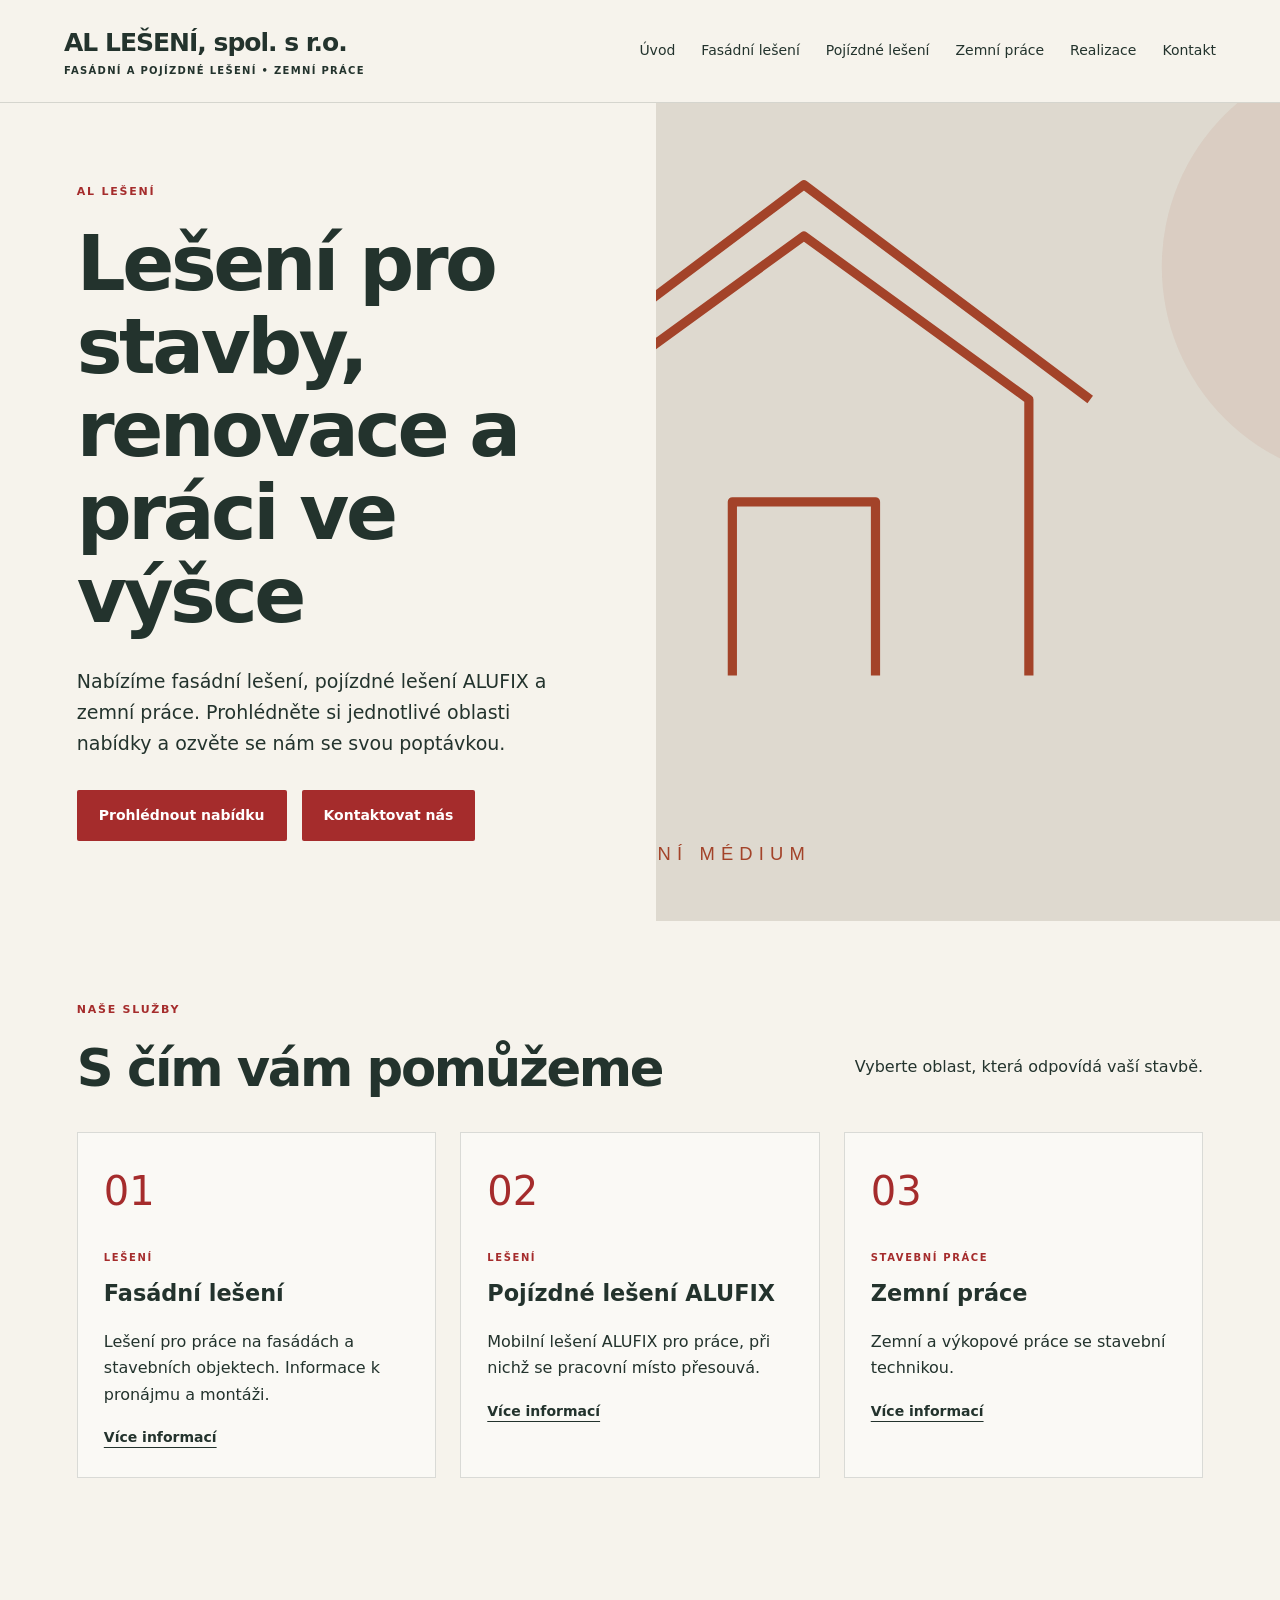
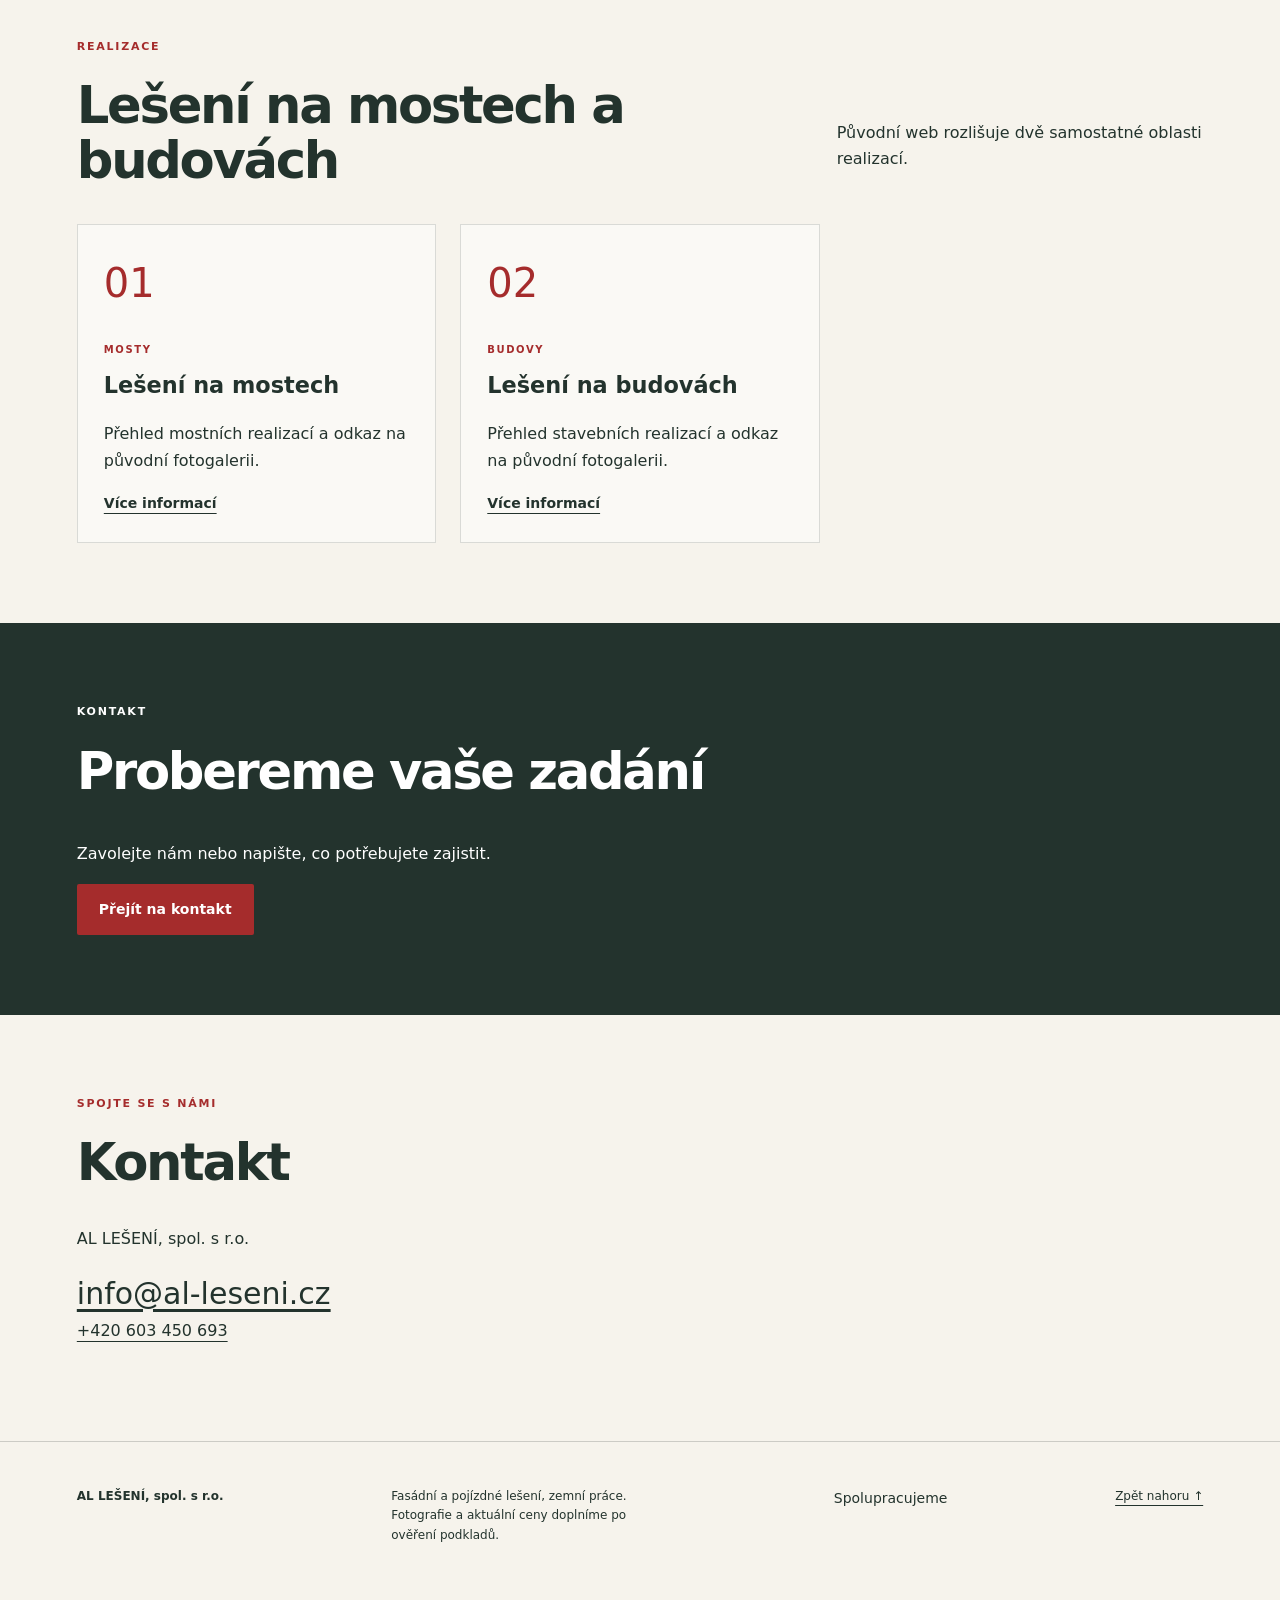
==== index.html @ ce18a111 "Fill AL LEŠENÍ site with service and contact content" ====
<!doctype html><html lang="cs" id="top"><head><meta charset="utf-8"><meta name="viewport" content="width=device-width, initial-scale=1"><title>Lešení a zemní práce | AL LEŠENÍ, spol. s r.o.</title><meta name="description" content="AL LEŠENÍ — fasádní lešení, pojízdné lešení ALUFIX a zemní práce. Prohlédněte si nabídku a kontaktujte nás."><meta name="theme-color" content="#a52c2c"><meta name="robots" content="noindex,nofollow"><link rel="canonical" href="https://al-leseni.seb-dev.cloud/"><meta property="og:title" content="Lešení a zemní práce"><meta property="og:description" content="AL LEŠENÍ — fasádní lešení, pojízdné lešení ALUFIX a zemní práce. Prohlédněte si nabídku a kontaktujte nás."><meta property="og:type" content="website"><meta property="og:url" content="https://al-leseni.seb-dev.cloud/"><link rel="stylesheet" href="assets/site.css"><style>:root{--accent:#a52c2c;--ink:#23332d;--paper:#f6f3ec;--display:system-ui,sans-serif}</style><script type="module" src="assets/site.js"></script></head><body><a class="skip" href="#main">Přejít na obsah</a><header class="header"><a class="brand" href="">AL LEŠENÍ, spol. s r.o.<span>Fasádní a pojízdné lešení • zemní práce</span></a><button type="button" class="menu-toggle" aria-expanded="false" aria-controls="navigation" hidden>Menu</button><nav id="navigation" aria-label="Hlavní navigace"><a class="nav-link" href="">Úvod</a><a class="nav-link" href="fasadni-leseni/">Fasádní lešení</a><a class="nav-link" href="pojizdne-leseni/">Pojízdné lešení</a><a class="nav-link" href="zemni-prace/">Zemní práce</a><a class="nav-link" href="realizace/">Realizace</a><a class="nav-link" href="kontakt/">Kontakt</a></nav></header><main id="main"><section id="uvod" class="hero hero--split" data-module="hero"><div class="hero-copy"><p class="eyebrow">AL LEŠENÍ</p><h1>Lešení pro stavby, renovace a práci ve výšce</h1><p class="lead">Nabízíme fasádní lešení, pojízdné lešení ALUFIX a zemní práce. Prohlédněte si jednotlivé oblasti nabídky a ozvěte se nám se svou poptávkou.</p><div class="actions"><a class="button" href="#nabidka">Prohlédnout nabídku</a><a class="button" href="kontakt/">Kontaktovat nás</a></div></div><div class="hero-media"><img src="assets/building.svg" alt="Ilustrační grafika k nabídce AL LEŠENÍ" fetchpriority="high" decoding="async" width="1200" height="800"></div></section><section id="nabidka" class="section collection" data-module="cards"><div class="section-heading"><div><p class="eyebrow">NAŠE SLUŽBY</p><h2>S čím vám pomůžeme</h2></div><p>Vyberte oblast, která odpovídá vaší stavbě.</p></div><div class="cards"><article class="card" data-card data-category="Lešení" data-search="Fasádní lešení Lešení pro práce na fasádách a stavebních objektech. Informace k pronájmu a montáži. Lešení"><span class="card-number">01</span><div class="card-copy"><p class="eyebrow">Lešení</p><h3>Fasádní lešení</h3><p>Lešení pro práce na fasádách a stavebních objektech. Informace k pronájmu a montáži.</p><a class="text-link" href="fasadni-leseni/">Více informací</a></div></article><article class="card" data-card data-category="Lešení" data-search="Pojízdné lešení ALUFIX Mobilní lešení ALUFIX pro práce, při nichž se pracovní místo přesouvá. Lešení"><span class="card-number">02</span><div class="card-copy"><p class="eyebrow">Lešení</p><h3>Pojízdné lešení ALUFIX</h3><p>Mobilní lešení ALUFIX pro práce, při nichž se pracovní místo přesouvá.</p><a class="text-link" href="pojizdne-leseni/">Více informací</a></div></article><article class="card" data-card data-category="Stavební práce" data-search="Zemní práce Zemní a výkopové práce se stavební technikou. Stavební práce"><span class="card-number">03</span><div class="card-copy"><p class="eyebrow">Stavební práce</p><h3>Zemní práce</h3><p>Zemní a výkopové práce se stavební technikou.</p><a class="text-link" href="zemni-prace/">Více informací</a></div></article></div></section><section id="realizace" class="section collection" data-module="cards"><div class="section-heading"><div><p class="eyebrow">REALIZACE</p><h2>Lešení na mostech a budovách</h2></div><p>Původní web rozlišuje dvě samostatné oblasti realizací.</p></div><div class="cards"><article class="card" data-card data-category="Mosty" data-search="Lešení na mostech Přehled mostních realizací a odkaz na původní fotogalerii. Mosty"><span class="card-number">01</span><div class="card-copy"><p class="eyebrow">Mosty</p><h3>Lešení na mostech</h3><p>Přehled mostních realizací a odkaz na původní fotogalerii.</p><a class="text-link" href="realizace/mosty/">Více informací</a></div></article><article class="card" data-card data-category="Budovy" data-search="Lešení na budovách Přehled stavebních realizací a odkaz na původní fotogalerii. Budovy"><span class="card-number">02</span><div class="card-copy"><p class="eyebrow">Budovy</p><h3>Lešení na budovách</h3><p>Přehled stavebních realizací a odkaz na původní fotogalerii.</p><a class="text-link" href="realizace/budovy/">Více informací</a></div></article></div></section><section class="cta section" id="poptavka" data-module="cta"><p class="eyebrow">KONTAKT</p><h2>Probereme vaše zadání</h2><p>Zavolejte nám nebo napište, co potřebujete zajistit.</p><a class="button" href="kontakt/">Přejít na kontakt</a></section><section id="kontakt" class="section " data-module="contact"><div class="section-heading"><div><p class="eyebrow">SPOJTE SE S NÁMI</p><h2>Kontakt</h2></div></div><div class="contact-grid"><div><p class="contact-address">AL LEŠENÍ, spol. s r.o.</p><a class="contact-email" href="mailto:info@al-leseni.cz">info@al-leseni.cz</a><p><a href="tel:+420603450693">+420 603 450 693</a></p></div></div></section></main><footer class="footer"><strong>AL LEŠENÍ, spol. s r.o.</strong><p>Fasádní a pojízdné lešení, zemní práce. Fotografie a aktuální ceny doplníme po ověření podkladů.</p><div><a class="nav-link" href="spolupracujeme/">Spolupracujeme</a></div><a href="#top">Zpět nahoru ↑</a></footer></body></html>
---- assets/site.css ----
*{box-sizing:border-box}html{scroll-behavior:smooth;scroll-padding-top:110px}body{margin:0;background:var(--paper,#f6f4ee);color:var(--ink,#182521);font:16px/1.65 system-ui,sans-serif}a{color:inherit;text-underline-offset:5px}button,input,textarea{font:inherit}button,a,input,textarea,summary{-webkit-tap-highlight-color:transparent}button,.button{cursor:pointer}a:focus-visible,button:focus-visible,input:focus-visible,textarea:focus-visible,summary:focus-visible{outline:3px solid var(--accent);outline-offset:5px}img,video{max-width:100%;display:block;object-fit:cover}h1,h2,h3,p{margin-top:0}h1,h2{font-family:var(--display);line-height:1.08;letter-spacing:-.045em}h1{font-size:clamp(3rem,6vw,6.6rem);margin-bottom:28px;max-width:14ch}h2{font-size:clamp(2rem,4vw,3.8rem);max-width:22ch}h3{line-height:1.25;font-size:1.4rem}button{border:1px solid currentColor;border-radius:3px;background:transparent;padding:10px 18px;color:inherit}[hidden]{display:none!important}.skip{position:absolute;top:-100px;left:20px;z-index:100;background:white;padding:15px}.skip:focus{top:10px}.header{padding:22px max(5vw,22px);display:flex;align-items:center;justify-content:space-between;gap:25px;background:var(--paper);border-bottom:1px solid #17241f25}.brand{text-decoration:none;font-size:25px;font-weight:800;letter-spacing:-.04em}.brand span{display:block;font-size:10px;letter-spacing:.13em;text-transform:uppercase;font-weight:600}.header nav{display:flex;gap:26px;align-items:center}.nav-link{text-decoration:none;font-size:14px}.header .menu-toggle{display:none}.hero{display:grid;grid-template-columns:1.05fr 1fr;min-height:650px;align-items:stretch}.hero-copy{padding:80px 6vw;align-self:center}.eyebrow{font-size:11px;font-weight:750;letter-spacing:.16em;text-transform:uppercase;color:var(--accent);margin-bottom:22px}.lead{font-size:19px;max-width:44ch}.hero-media{min-width:0;position:relative;background:var(--ink)}.hero-media>img,.hero-media>div,.hero-media video,.hero-media [data-embed]>img{height:100%;width:100%;object-fit:cover}.hero-media>div{position:relative}.hero-media button{position:absolute;bottom:24px;right:24px;background:var(--paper);color:var(--ink);z-index:2}.hero-media iframe{width:100%;height:100%;min-height:360px;border:0}.media-note{position:absolute;top:12px;left:20px;right:20px;color:white;background:#0009;padding:10px;font-size:12px}.hero--cover{position:relative;min-height:720px;color:white}.hero--cover .hero-media{position:absolute;inset:0}.hero--cover .hero-media:after{content:'';position:absolute;inset:0;background:linear-gradient(90deg,#000b,transparent);pointer-events:none}.hero--cover .hero-copy{position:relative;z-index:1}.hero--cover .eyebrow{color:white}.hero--cover .hero-media button{z-index:3}.actions{display:flex;flex-wrap:wrap;gap:15px;margin-top:30px}.button,form button{display:inline-block;background:var(--accent);color:white;text-decoration:none;padding:14px 22px;border:0;border-radius:2px;font-size:14px;font-weight:650}.section{padding:80px max(6vw,22px);scroll-margin-top:20px}.section-heading{display:flex;justify-content:space-between;gap:40px;align-items:end;margin-bottom:36px}.section-heading h2{margin-bottom:0}.section-heading>p{max-width:36ch}.stats-section{background:var(--ink);color:white;padding-top:42px;padding-bottom:42px}.stats-section .section-heading{margin-bottom:22px}.stats-section h2{font-size:22px}.stats{display:grid;grid-template-columns:repeat(3,1fr);gap:35px;margin:0}.stats>div{display:flex;flex-direction:column-reverse}.stats dt{font-size:13px;opacity:.75}.stats dd{font-size:36px;letter-spacing:-.04em;margin:0 0 8px}.cards{display:grid;grid-template-columns:repeat(3,minmax(0,1fr));gap:24px}.card{border:1px solid #17241f25;background:#ffffff80;overflow:hidden}.card img{width:100%;height:auto;aspect-ratio:4/3}.card-copy{padding:26px}.card-copy p:last-child{margin-bottom:0}.card-number{display:block;font-size:40px;color:var(--accent);padding:25px 26px 0}.card .eyebrow{font-size:10px;margin-bottom:12px}.text-link{font-weight:700;font-size:14px}.collection-controls{display:flex;justify-content:space-between;gap:20px;flex-wrap:wrap;margin-bottom:28px}.collection-controls label{display:flex;gap:14px;align-items:center}.filters{display:flex;gap:8px;flex-wrap:wrap}.filters button{font-size:13px}.filters [aria-pressed=true]{background:var(--ink);color:white}.result-count{font-size:12px;margin:18px 0 0}.split{display:grid;grid-template-columns:1fr 1fr;gap:60px;align-items:center}.split img{width:100%;height:auto;aspect-ratio:4/3}.split p{max-width:55ch}.steps{counter-reset:step;display:grid;grid-template-columns:repeat(3,1fr);gap:35px;padding:0;list-style:none}.steps li{border-top:1px solid #17241f40;padding-top:22px;counter-increment:step}.steps li:before{content:'0' counter(step);display:block;color:var(--accent);margin-bottom:30px}.gallery{display:grid;grid-template-columns:repeat(3,1fr);gap:15px}.gallery>a>img{width:100%;height:auto;aspect-ratio:4/3}.modal-open{overflow:hidden}dialog{border:0;width:min(1100px,95vw);max-height:95dvh;padding:18px;background:var(--paper);color:var(--ink)}dialog::backdrop{background:#000c}dialog img{width:100%;height:min(70vh,700px);object-fit:contain}.dialog-tools{display:flex;align-items:center;gap:14px;flex-wrap:wrap;margin-bottom:14px}.dialog-tools span{margin-left:auto}.specs{max-width:850px;margin:0}.specs>div{display:grid;grid-template-columns:1fr 1fr;gap:20px;border-bottom:1px solid #17241f30;padding:16px 0}.specs dd{margin:0;font-weight:700}.tags{display:flex;flex-wrap:wrap;gap:12px;list-style:none;padding:0}.tags li{padding:15px 23px;border:1px solid #17241f30;border-radius:40px}.faq{max-width:850px}.faq details{padding:20px 0;border-bottom:1px solid #17241f30}.faq summary{font-size:20px;cursor:pointer}.faq p{margin:20px 0 0}.contact-grid{display:grid;grid-template-columns:1fr 1fr;gap:60px}.contact-address{white-space:pre-line}.contact-email{font-size:clamp(18px,2.4vw,30px);overflow-wrap:anywhere}form{display:grid;gap:16px}label{display:grid;gap:6px;font-size:13px}input,textarea{width:100%;padding:12px;border:1px solid #17241f40;background:#fff9;border-radius:3px;color:var(--ink)}form>p{font-size:13px}form button{justify-self:start}.cta{background:var(--ink);color:white}.cta .eyebrow{color:white}.footer{padding:45px max(6vw,22px);border-top:1px solid #17241f30;display:flex;align-items:start;justify-content:space-between;gap:30px;font-size:12px}.footer p{max-width:36ch}.footer>div{display:flex;gap:20px}
@media(max-width:1000px){.cards{grid-template-columns:repeat(2,minmax(0,1fr))}.header nav{gap:15px}.hero-copy{padding:55px 5vw}.contact-grid{gap:30px}}
@media(max-width:760px){.header{flex-wrap:wrap;padding:18px 22px}.header nav{width:100%;flex-direction:column;align-items:start;padding:15px 0}.enhanced .header .menu-toggle{display:block}.enhanced .header nav:not(.open){display:none}.hero{grid-template-columns:1fr;min-height:0}.hero-copy{padding:55px 22px}.hero-media{height:340px}.hero--cover{min-height:680px}.hero--cover .hero-media{height:100%}.hero--cover .hero-copy{align-self:start;padding-top:80px}.section{padding:50px 22px}.section-heading{display:block}.section-heading>p{margin-top:18px}.cards,.split,.contact-grid,.steps{grid-template-columns:1fr}.split{gap:25px}.stats{grid-template-columns:1fr;gap:24px}.stats dd{font-size:32px}.gallery{grid-template-columns:repeat(2,1fr)}.footer{flex-direction:column;padding:30px 22px;gap:14px}.collection-controls label{width:100%}.collection-controls input{min-width:0}.hero-media iframe{min-height:0}}
@media(prefers-reduced-motion:reduce){html{scroll-behavior:auto}*,*:before,*:after{animation:none!important;transition:none!important}}

@media(max-width:760px){.brand{max-width:220px}.brand span{max-width:205px;font-size:9px}.header{gap:12px}.header .menu-toggle{padding:8px 12px;margin-left:auto}}

/* Shared layouts for optional business modules. */
.module-grid{display:grid;grid-template-columns:repeat(auto-fit,minmax(min(100%,260px),1fr));gap:24px}.module-card{margin:0;padding:28px;border:1px solid #23332d26;border-radius:16px;min-width:0;overflow-wrap:anywhere}.module-card img{width:100%;height:190px;object-fit:contain;border-radius:8px;margin-bottom:20px}.module-card h3{margin-top:0}.review blockquote{margin:0 0 24px;font-size:1.2rem}.partner-list{list-style:none;padding:0}.partner-list .module-card{display:flex;flex-direction:column;align-items:center;justify-content:center;gap:16px;text-align:center}.partner-list img{height:100px}.location-grid{display:grid;grid-template-columns:1fr 1fr;gap:32px}address{font-style:normal;line-height:1.8}.map-panel{background:#23332d0a;border:1px solid #23332d26;padding:24px;border-radius:16px;min-height:280px}.map-panel iframe{display:block;width:100%;height:320px;border:0;border-radius:8px}.download-list{padding:0;list-style:none}.download-list li{display:flex;align-items:center;justify-content:space-between;gap:24px;padding:24px 0;border-bottom:1px solid #23332d26}.download-list h3{margin:0}.download-list .button{flex-shrink:0}.sr-only{position:absolute;width:1px;height:1px;padding:0;margin:-1px;overflow:hidden;clip:rect(0,0,0,0);white-space:nowrap;border:0}@media(max-width:760px){.location-grid{grid-template-columns:1fr}.download-list li{align-items:flex-start;flex-direction:column}}
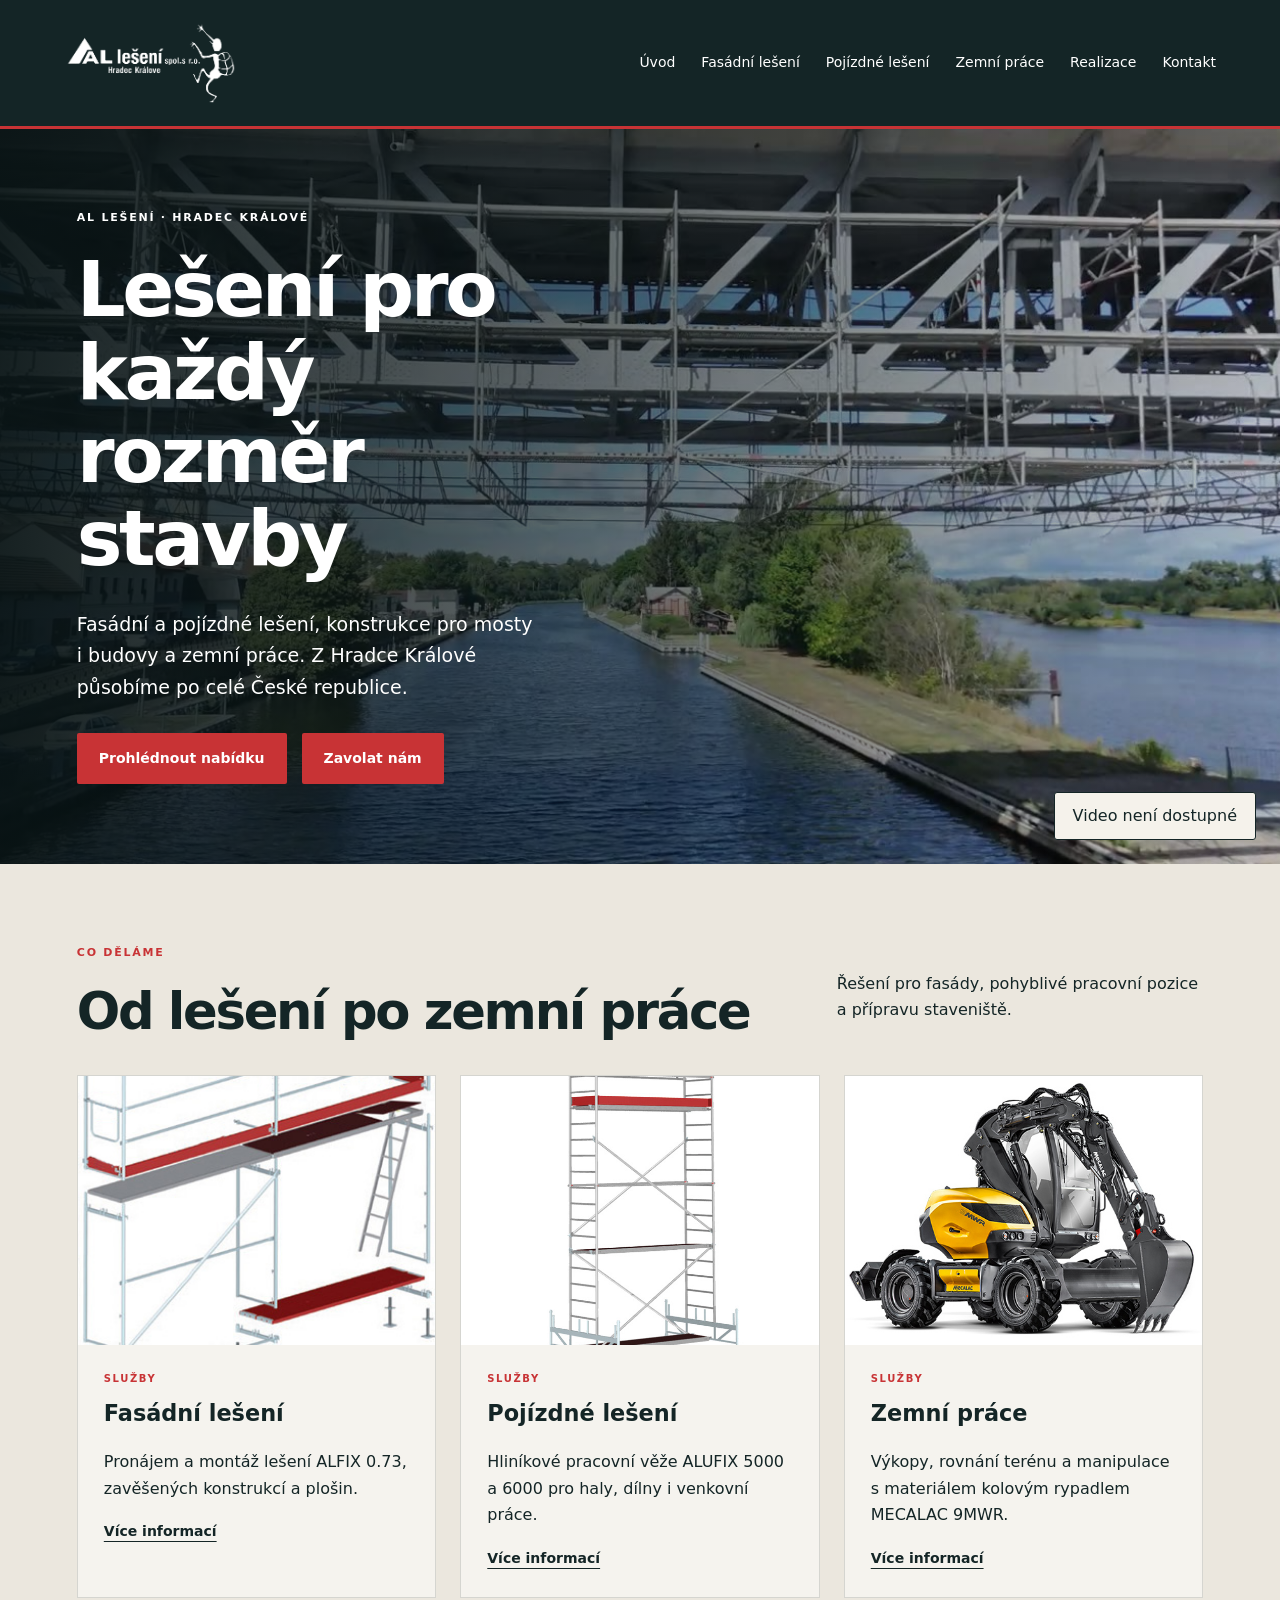
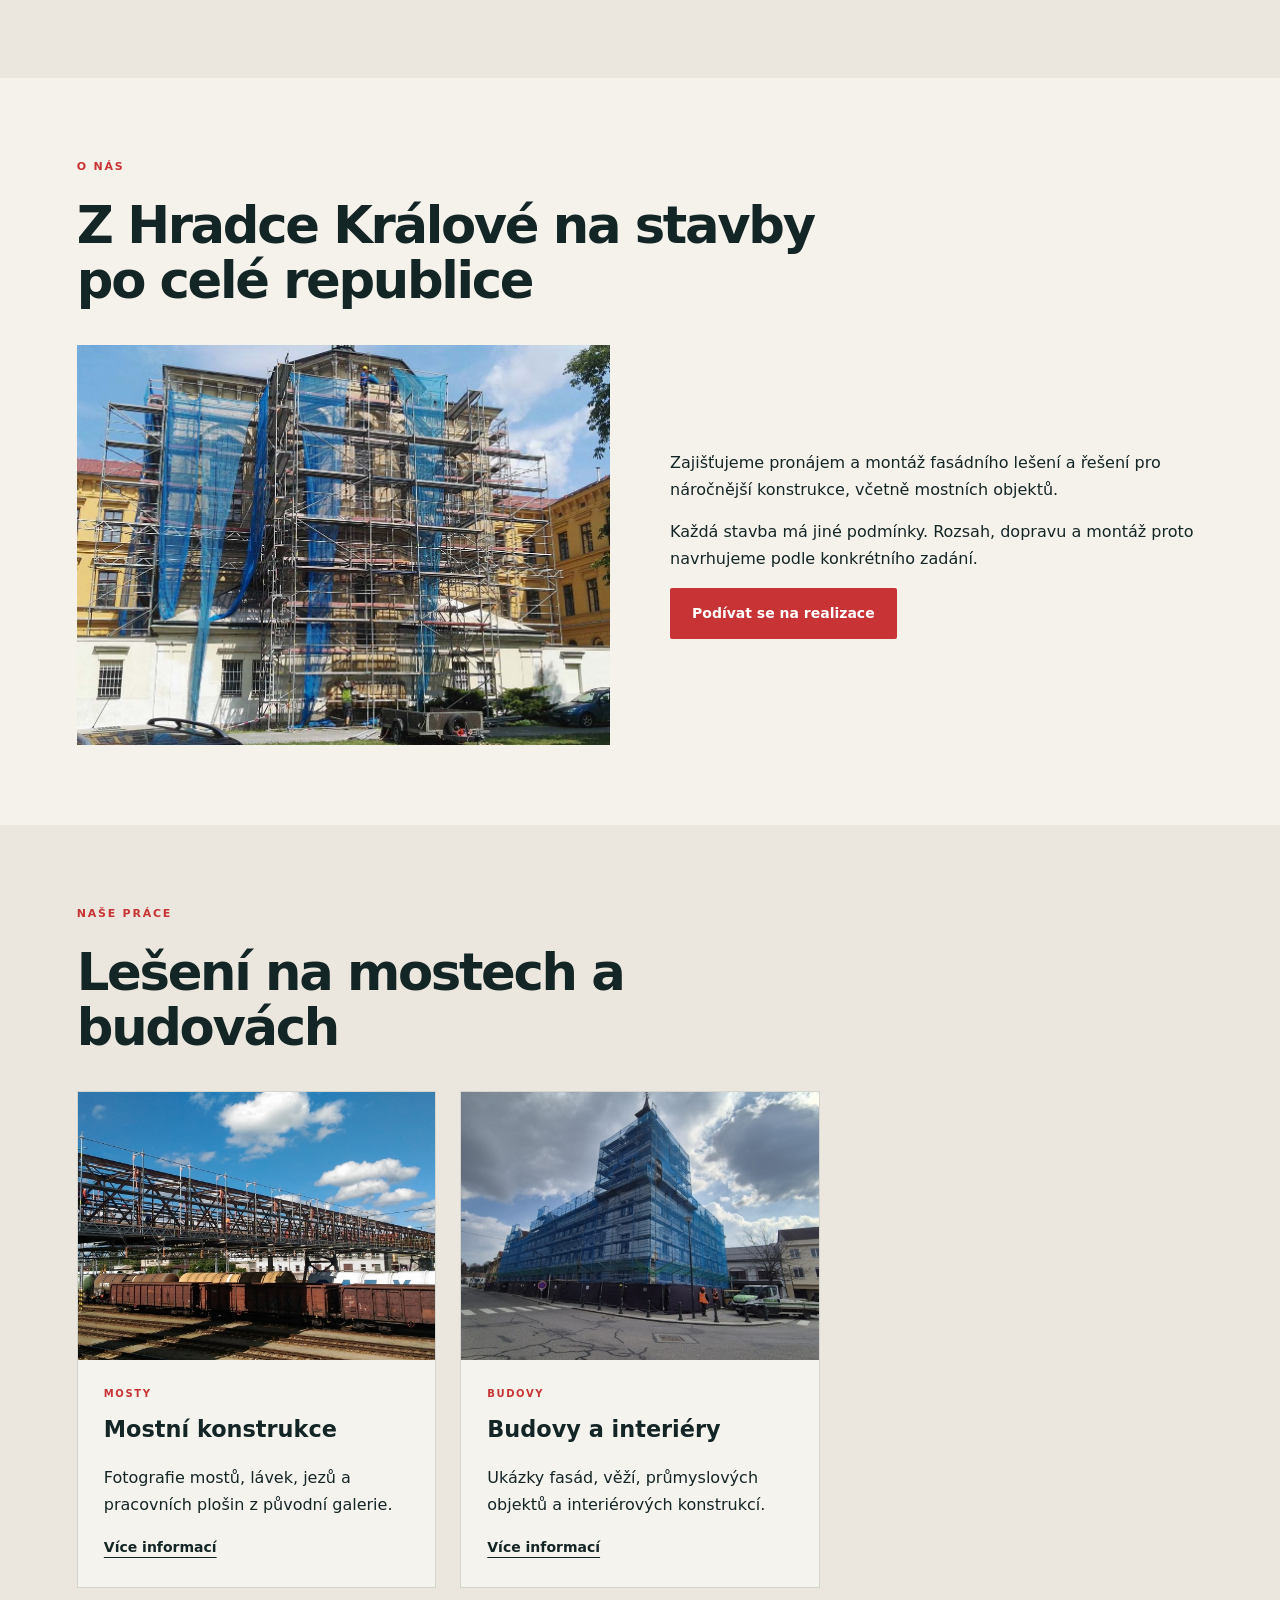
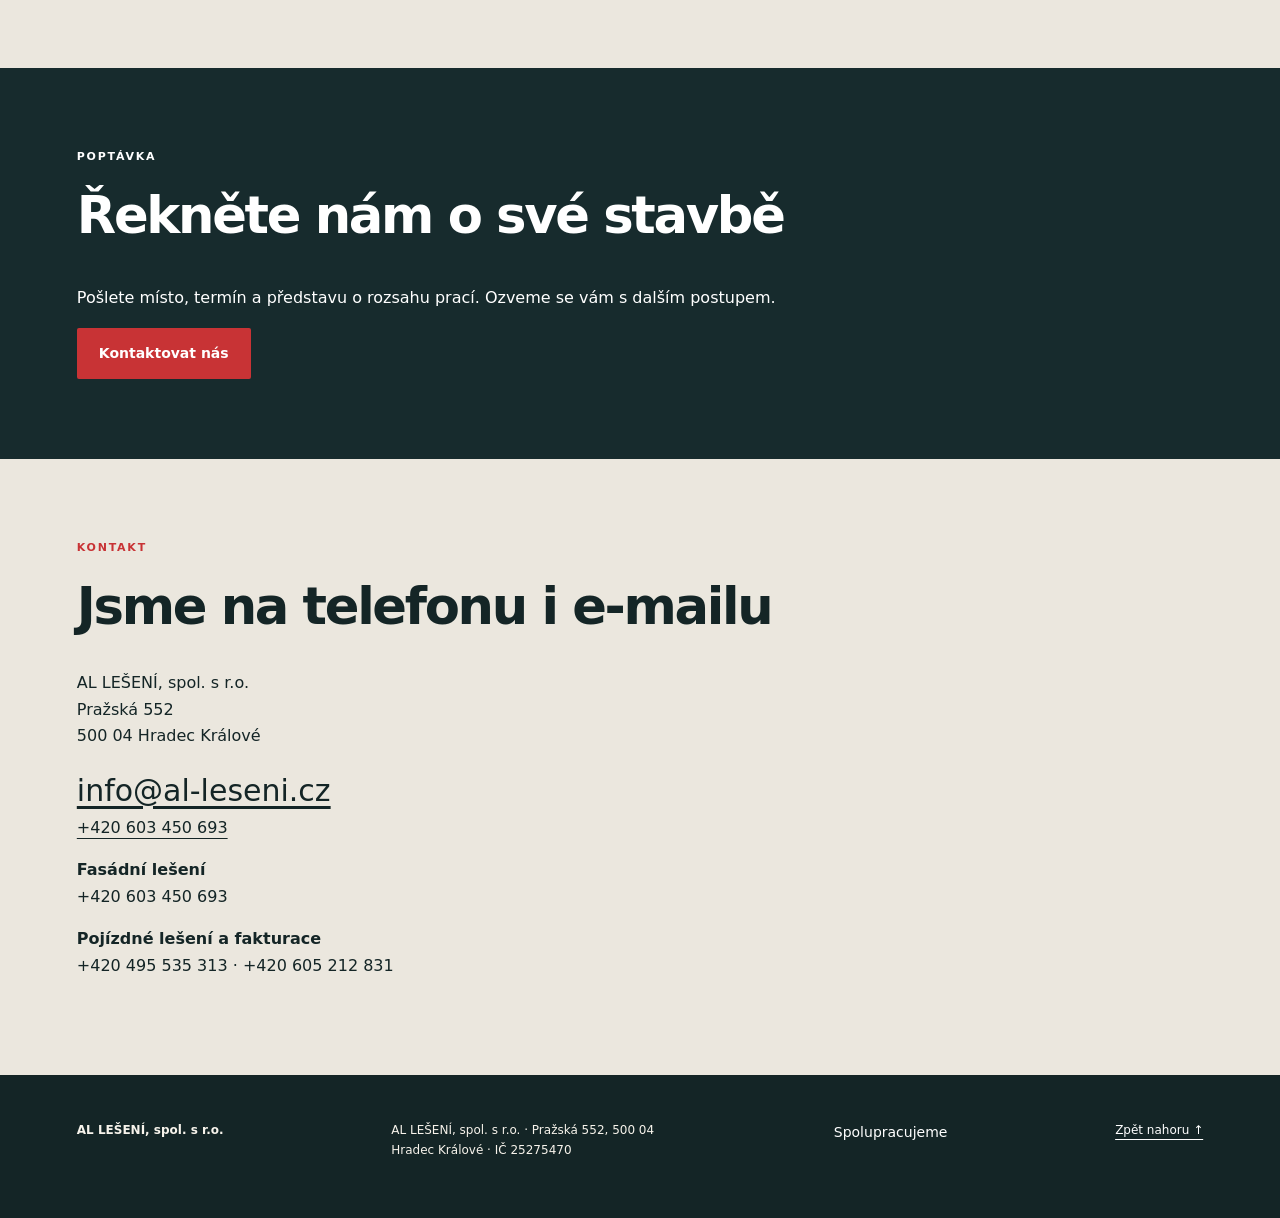
==== commit 99583d79: "Complete AL Leseni content and media for GitHub Pages" ====
--- a/index.html
+++ b/index.html
@@ -1 +1,3 @@
-<!doctype html><html lang="cs" id="top"><head><meta charset="utf-8"><meta name="viewport" content="width=device-width, initial-scale=1"><title>Lešení a zemní práce | AL LEŠENÍ, spol. s r.o.</title><meta name="description" content="AL LEŠENÍ — fasádní lešení, pojízdné lešení ALUFIX a zemní práce. Prohlédněte si nabídku a kontaktujte nás."><meta name="theme-color" content="#a52c2c"><meta name="robots" content="noindex,nofollow"><link rel="canonical" href="https://al-leseni.seb-dev.cloud/"><meta property="og:title" content="Lešení a zemní práce"><meta property="og:description" content="AL LEŠENÍ — fasádní lešení, pojízdné lešení ALUFIX a zemní práce. Prohlédněte si nabídku a kontaktujte nás."><meta property="og:type" content="website"><meta property="og:url" content="https://al-leseni.seb-dev.cloud/"><link rel="stylesheet" href="assets/site.css"><style>:root{--accent:#a52c2c;--ink:#23332d;--paper:#f6f3ec;--display:system-ui,sans-serif}</style><script type="module" src="assets/site.js"></script></head><body><a class="skip" href="#main">Přejít na obsah</a><header class="header"><a class="brand" href="">AL LEŠENÍ, spol. s r.o.<span>Fasádní a pojízdné lešení • zemní práce</span></a><button type="button" class="menu-toggle" aria-expanded="false" aria-controls="navigation" hidden>Menu</button><nav id="navigation" aria-label="Hlavní navigace"><a class="nav-link" href="">Úvod</a><a class="nav-link" href="fasadni-leseni/">Fasádní lešení</a><a class="nav-link" href="pojizdne-leseni/">Pojízdné lešení</a><a class="nav-link" href="zemni-prace/">Zemní práce</a><a class="nav-link" href="realizace/">Realizace</a><a class="nav-link" href="kontakt/">Kontakt</a></nav></header><main id="main"><section id="uvod" class="hero hero--split" data-module="hero"><div class="hero-copy"><p class="eyebrow">AL LEŠENÍ</p><h1>Lešení pro stavby, renovace a práci ve výšce</h1><p class="lead">Nabízíme fasádní lešení, pojízdné lešení ALUFIX a zemní práce. Prohlédněte si jednotlivé oblasti nabídky a ozvěte se nám se svou poptávkou.</p><div class="actions"><a class="button" href="#nabidka">Prohlédnout nabídku</a><a class="button" href="kontakt/">Kontaktovat nás</a></div></div><div class="hero-media"><img src="assets/building.svg" alt="Ilustrační grafika k nabídce AL LEŠENÍ" fetchpriority="high" decoding="async" width="1200" height="800"></div></section><section id="nabidka" class="section collection" data-module="cards"><div class="section-heading"><div><p class="eyebrow">NAŠE SLUŽBY</p><h2>S čím vám pomůžeme</h2></div><p>Vyberte oblast, která odpovídá vaší stavbě.</p></div><div class="cards"><article class="card" data-card data-category="Lešení" data-search="Fasádní lešení Lešení pro práce na fasádách a stavebních objektech. Informace k pronájmu a montáži. Lešení"><span class="card-number">01</span><div class="card-copy"><p class="eyebrow">Lešení</p><h3>Fasádní lešení</h3><p>Lešení pro práce na fasádách a stavebních objektech. Informace k pronájmu a montáži.</p><a class="text-link" href="fasadni-leseni/">Více informací</a></div></article><article class="card" data-card data-category="Lešení" data-search="Pojízdné lešení ALUFIX Mobilní lešení ALUFIX pro práce, při nichž se pracovní místo přesouvá. Lešení"><span class="card-number">02</span><div class="card-copy"><p class="eyebrow">Lešení</p><h3>Pojízdné lešení ALUFIX</h3><p>Mobilní lešení ALUFIX pro práce, při nichž se pracovní místo přesouvá.</p><a class="text-link" href="pojizdne-leseni/">Více informací</a></div></article><article class="card" data-card data-category="Stavební práce" data-search="Zemní práce Zemní a výkopové práce se stavební technikou. Stavební práce"><span class="card-number">03</span><div class="card-copy"><p class="eyebrow">Stavební práce</p><h3>Zemní práce</h3><p>Zemní a výkopové práce se stavební technikou.</p><a class="text-link" href="zemni-prace/">Více informací</a></div></article></div></section><section id="realizace" class="section collection" data-module="cards"><div class="section-heading"><div><p class="eyebrow">REALIZACE</p><h2>Lešení na mostech a budovách</h2></div><p>Původní web rozlišuje dvě samostatné oblasti realizací.</p></div><div class="cards"><article class="card" data-card data-category="Mosty" data-search="Lešení na mostech Přehled mostních realizací a odkaz na původní fotogalerii. Mosty"><span class="card-number">01</span><div class="card-copy"><p class="eyebrow">Mosty</p><h3>Lešení na mostech</h3><p>Přehled mostních realizací a odkaz na původní fotogalerii.</p><a class="text-link" href="realizace/mosty/">Více informací</a></div></article><article class="card" data-card data-category="Budovy" data-search="Lešení na budovách Přehled stavebních realizací a odkaz na původní fotogalerii. Budovy"><span class="card-number">02</span><div class="card-copy"><p class="eyebrow">Budovy</p><h3>Lešení na budovách</h3><p>Přehled stavebních realizací a odkaz na původní fotogalerii.</p><a class="text-link" href="realizace/budovy/">Více informací</a></div></article></div></section><section class="cta section" id="poptavka" data-module="cta"><p class="eyebrow">KONTAKT</p><h2>Probereme vaše zadání</h2><p>Zavolejte nám nebo napište, co potřebujete zajistit.</p><a class="button" href="kontakt/">Přejít na kontakt</a></section><section id="kontakt" class="section " data-module="contact"><div class="section-heading"><div><p class="eyebrow">SPOJTE SE S NÁMI</p><h2>Kontakt</h2></div></div><div class="contact-grid"><div><p class="contact-address">AL LEŠENÍ, spol. s r.o.</p><a class="contact-email" href="mailto:info@al-leseni.cz">info@al-leseni.cz</a><p><a href="tel:+420603450693">+420 603 450 693</a></p></div></div></section></main><footer class="footer"><strong>AL LEŠENÍ, spol. s r.o.</strong><p>Fasádní a pojízdné lešení, zemní práce. Fotografie a aktuální ceny doplníme po ověření podkladů.</p><div><a class="nav-link" href="spolupracujeme/">Spolupracujeme</a></div><a href="#top">Zpět nahoru ↑</a></footer></body></html>+<!doctype html><html lang="cs" id="top"><head><meta charset="utf-8"><meta name="viewport" content="width=device-width, initial-scale=1"><title>Pronájem a montáž lešení | AL LEŠENÍ, spol. s r.o.</title><meta name="description" content="AL LEŠENÍ z Hradce Králové: fasádní a pojízdné lešení, zemní práce a ukázky realizací na mostech i budovách."><meta name="theme-color" content="#c83335"><meta name="robots" content="noindex,nofollow"><link rel="canonical" href="https://al-leseni.seb-dev.cloud/"><meta property="og:title" content="Pronájem a montáž lešení"><meta property="og:description" content="AL LEŠENÍ z Hradce Králové: fasádní a pojízdné lešení, zemní práce a ukázky realizací na mostech i budovách."><meta property="og:type" content="website"><meta property="og:url" content="https://al-leseni.seb-dev.cloud/"><link rel="stylesheet" href="assets/site.css"><style>:root{--accent:#c83335;--ink:#142526;--paper:#f5f2eb;--display:system-ui,sans-serif}</style><script type="module" src="assets/site.js"></script></head><body><a class="skip" href="#main">Přejít na obsah</a><header class="header"><a class="brand" href="./"><img src="assets/al/logo.png" alt="AL LEŠENÍ, spol. s r.o."></a><button type="button" class="menu-toggle" aria-expanded="false" aria-controls="navigation" hidden>Menu</button><nav id="navigation" aria-label="Hlavní navigace"><a class="nav-link" href="./">Úvod</a><a class="nav-link" href="fasadni-leseni/">Fasádní lešení</a><a class="nav-link" href="pojizdne-leseni/">Pojízdné lešení</a><a class="nav-link" href="zemni-prace/">Zemní práce</a><a class="nav-link" href="realizace/">Realizace</a><a class="nav-link" href="kontakt/">Kontakt</a></nav></header><main id="main"><section id="uvod" class="hero hero--cover" data-module="hero"><div class="hero-copy"><p class="eyebrow">AL LEŠENÍ · HRADEC KRÁLOVÉ</p><h1>Lešení pro každý rozměr stavby</h1><p class="lead">Fasádní a pojízdné lešení, konstrukce pro mosty i budovy a zemní práce. Z Hradce Králové působíme po celé České republice.</p><div class="actions"><a class="button" href="./#nabidka">Prohlédnout nabídku</a><a class="button" href="tel:+420603450693">Zavolat nám</a></div></div><div class="hero-media"><div data-video><video muted loop playsinline preload="none" poster="assets/al/most-banner.jpg" aria-label="Lešení na mostní konstrukci nad vodou"><source data-src="assets/al/banner.mp4" type="video/mp4"></video><button type="button" data-video-toggle hidden>Přehrát video</button><noscript><img src="assets/al/most-banner.jpg" alt="Lešení na mostní konstrukci nad vodou" fetchpriority="high" decoding="async" width="1200" height="800"></noscript></div></div></section><section id="nabidka" class="section collection" data-module="cards"><div class="section-heading"><div><p class="eyebrow">CO DĚLÁME</p><h2>Od lešení po zemní práce</h2></div><p>Řešení pro fasády, pohyblivé pracovní pozice a přípravu staveniště.</p></div><div class="cards"><article class="card" data-card data-category="SLUŽBY" data-search="Fasádní lešení Pronájem a montáž lešení ALFIX 0.73, zavěšených konstrukcí a plošin. SLUŽBY"><img src="assets/al/fasada.jpg" alt="Fasádní lešení na stavbě" loading="lazy" decoding="async" width="1200" height="800"><div class="card-copy"><p class="eyebrow">SLUŽBY</p><h3>Fasádní lešení</h3><p>Pronájem a montáž lešení ALFIX 0.73, zavěšených konstrukcí a plošin.</p><a class="text-link" href="fasadni-leseni/">Více informací</a></div></article><article class="card" data-card data-category="SLUŽBY" data-search="Pojízdné lešení Hliníkové pracovní věže ALUFIX 5000 a 6000 pro haly, dílny i venkovní práce. SLUŽBY"><img src="assets/al/alufix-5000.jpg" alt="Pojízdné lešení ALUFIX 5000" loading="lazy" decoding="async" width="1200" height="800"><div class="card-copy"><p class="eyebrow">SLUŽBY</p><h3>Pojízdné lešení</h3><p>Hliníkové pracovní věže ALUFIX 5000 a 6000 pro haly, dílny i venkovní práce.</p><a class="text-link" href="pojizdne-leseni/">Více informací</a></div></article><article class="card" data-card data-category="SLUŽBY" data-search="Zemní práce Výkopy, rovnání terénu a manipulace s materiálem kolovým rypadlem MECALAC 9MWR. SLUŽBY"><img src="assets/al/zemni.jpg" alt="Kolové rypadlo MECALAC" loading="lazy" decoding="async" width="1200" height="800"><div class="card-copy"><p class="eyebrow">SLUŽBY</p><h3>Zemní práce</h3><p>Výkopy, rovnání terénu a manipulace s materiálem kolovým rypadlem MECALAC 9MWR.</p><a class="text-link" href="zemni-prace/">Více informací</a></div></article></div></section><section id="o-nas" class="section " data-module="split"><div class="section-heading"><div><p class="eyebrow">O NÁS</p><h2>Z Hradce Králové na stavby po celé republice</h2></div></div><div class="split"><img src="assets/al/fasada-2.jpg" alt="Fasádní lešení na budově" loading="lazy" decoding="async" width="1200" height="800"><div><p>Zajišťujeme pronájem a montáž fasádního lešení a řešení pro náročnější konstrukce, včetně mostních objektů.</p><p>Každá stavba má jiné podmínky. Rozsah, dopravu a montáž proto navrhujeme podle konkrétního zadání.</p><a class="button" href="realizace/">Podívat se na realizace</a></div></div></section><section id="realizace" class="section collection" data-module="cards"><div class="section-heading"><div><p class="eyebrow">NAŠE PRÁCE</p><h2>Lešení na mostech a budovách</h2></div></div><div class="cards"><article class="card" data-card data-category="MOSTY" data-search="Mostní konstrukce Fotografie mostů, lávek, jezů a pracovních plošin z původní galerie. MOSTY"><img src="assets/al/most-lavka.jpg" alt="Lešení lávky v Českých Budějovicích" loading="lazy" decoding="async" width="1200" height="800"><div class="card-copy"><p class="eyebrow">MOSTY</p><h3>Mostní konstrukce</h3><p>Fotografie mostů, lávek, jezů a pracovních plošin z původní galerie.</p><a class="text-link" href="realizace/mosty/">Více informací</a></div></article><article class="card" data-card data-category="BUDOVY" data-search="Budovy a interiéry Ukázky fasád, věží, průmyslových objektů a interiérových konstrukcí. BUDOVY"><img src="assets/al/budova-chocen.jpeg" alt="Lešení u radnice v Chocni" loading="lazy" decoding="async" width="1200" height="800"><div class="card-copy"><p class="eyebrow">BUDOVY</p><h3>Budovy a interiéry</h3><p>Ukázky fasád, věží, průmyslových objektů a interiérových konstrukcí.</p><a class="text-link" href="realizace/budovy/">Více informací</a></div></article></div></section><section class="cta section" id="poptavka" data-module="cta"><p class="eyebrow">POPTÁVKA</p><h2>Řekněte nám o své stavbě</h2><p>Pošlete místo, termín a představu o rozsahu prací. Ozveme se vám s dalším postupem.</p><a class="button" href="kontakt/">Kontaktovat nás</a></section><section id="kontakt" class="section " data-module="contact"><div class="section-heading"><div><p class="eyebrow">KONTAKT</p><h2>Jsme na telefonu i e-mailu</h2></div></div><div class="contact-grid"><div><p class="contact-address">AL LEŠENÍ, spol. s r.o.
+Pražská 552
+500 04 Hradec Králové</p><a class="contact-email" href="mailto:info@al-leseni.cz">info@al-leseni.cz</a><p><a href="tel:+420603450693">+420 603 450 693</a></p><p><strong>Fasádní lešení</strong><br>+420 603 450 693</p><p><strong>Pojízdné lešení a fakturace</strong><br>+420 495 535 313 · +420 605 212 831</p></div></div></section></main><footer class="footer"><strong>AL LEŠENÍ, spol. s r.o.</strong><p>AL LEŠENÍ, spol. s r.o. · Pražská 552, 500 04 Hradec Králové · IČ 25275470</p><div><a class="nav-link" href="spolupracujeme/">Spolupracujeme</a></div><a href="#top">Zpět nahoru ↑</a></footer></body></html>
--- a/assets/site.css
+++ b/assets/site.css
@@ -7,3 +7,6 @@
 
 /* Shared layouts for optional business modules. */
 .module-grid{display:grid;grid-template-columns:repeat(auto-fit,minmax(min(100%,260px),1fr));gap:24px}.module-card{margin:0;padding:28px;border:1px solid #23332d26;border-radius:16px;min-width:0;overflow-wrap:anywhere}.module-card img{width:100%;height:190px;object-fit:contain;border-radius:8px;margin-bottom:20px}.module-card h3{margin-top:0}.review blockquote{margin:0 0 24px;font-size:1.2rem}.partner-list{list-style:none;padding:0}.partner-list .module-card{display:flex;flex-direction:column;align-items:center;justify-content:center;gap:16px;text-align:center}.partner-list img{height:100px}.location-grid{display:grid;grid-template-columns:1fr 1fr;gap:32px}address{font-style:normal;line-height:1.8}.map-panel{background:#23332d0a;border:1px solid #23332d26;padding:24px;border-radius:16px;min-height:280px}.map-panel iframe{display:block;width:100%;height:320px;border:0;border-radius:8px}.download-list{padding:0;list-style:none}.download-list li{display:flex;align-items:center;justify-content:space-between;gap:24px;padding:24px 0;border-bottom:1px solid #23332d26}.download-list h3{margin:0}.download-list .button{flex-shrink:0}.sr-only{position:absolute;width:1px;height:1px;padding:0;margin:-1px;overflow:hidden;clip:rect(0,0,0,0);white-space:nowrap;border:0}@media(max-width:760px){.location-grid{grid-template-columns:1fr}.download-list li{align-items:flex-start;flex-direction:column}}
+
+/* AL LEŠENÍ visual identity */
+.header{background:#142526;color:#fff;border-bottom:3px solid var(--accent);min-height:104px}.header nav{flex-wrap:wrap;justify-content:flex-end}.brand{display:block;flex:0 0 auto}.brand img{width:220px;height:82px;object-fit:contain;object-position:left center}.nav-link:hover,.nav-link:focus-visible{color:#ffd9d9}.hero--cover .hero-media:after{background:linear-gradient(90deg,rgba(8,19,20,.94),rgba(8,19,20,.56) 55%,rgba(8,19,20,.24))}.hero--cover .hero-copy{max-width:900px}.hero--cover h1{max-width:13ch}.hero--cover .lead{max-width:38ch}.button:hover{background:#a72129}.card img{object-fit:cover}.gallery img{object-fit:cover}.section:nth-of-type(2n){background:#ebe7de}.cta{background:#172b2d}.footer{background:#142526;color:#f7f3eb}.footer a{color:#fff}@media(max-width:760px){.header{min-height:80px}.brand img{width:164px;height:62px}.hero--cover .hero-copy{padding-top:72px}.hero--cover .hero-media:after{background:linear-gradient(180deg,#081314c9,#08131450)}.hero--cover h1{font-size:clamp(2.8rem,10vw,4rem)}}
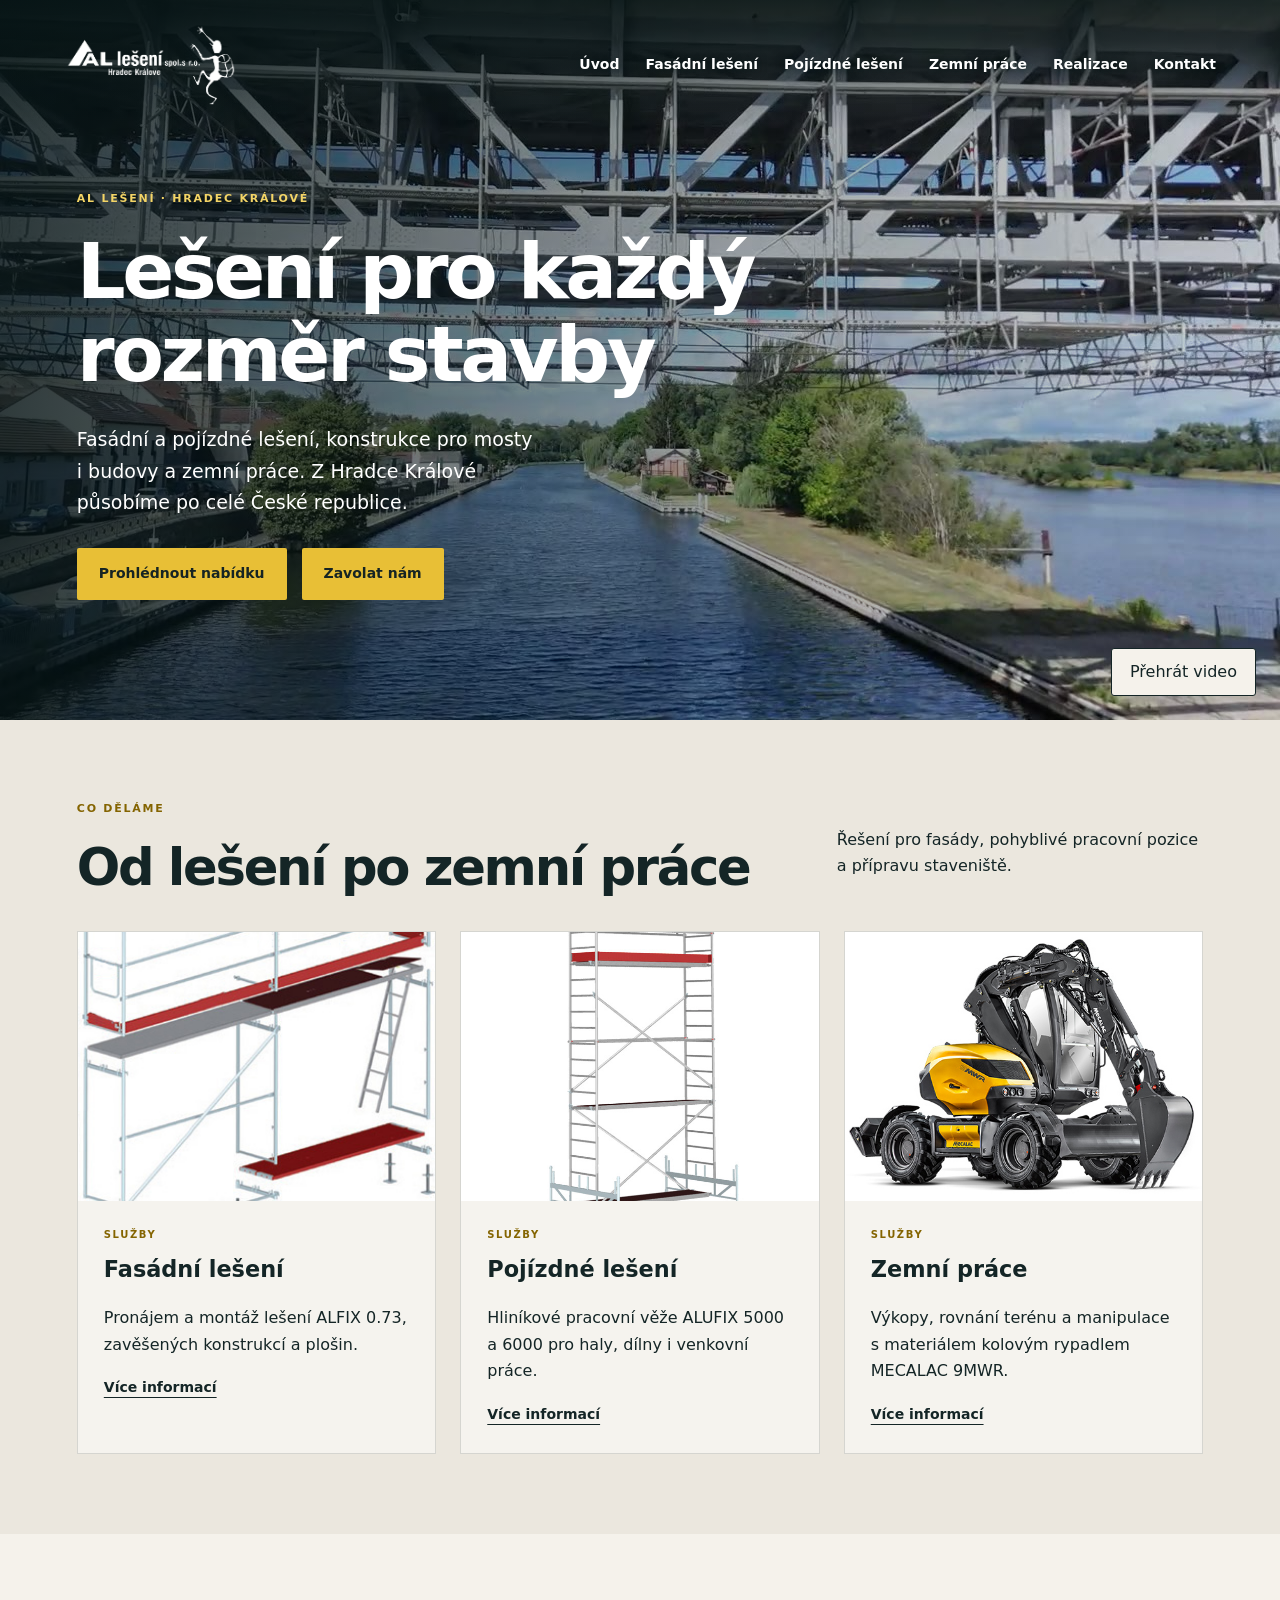
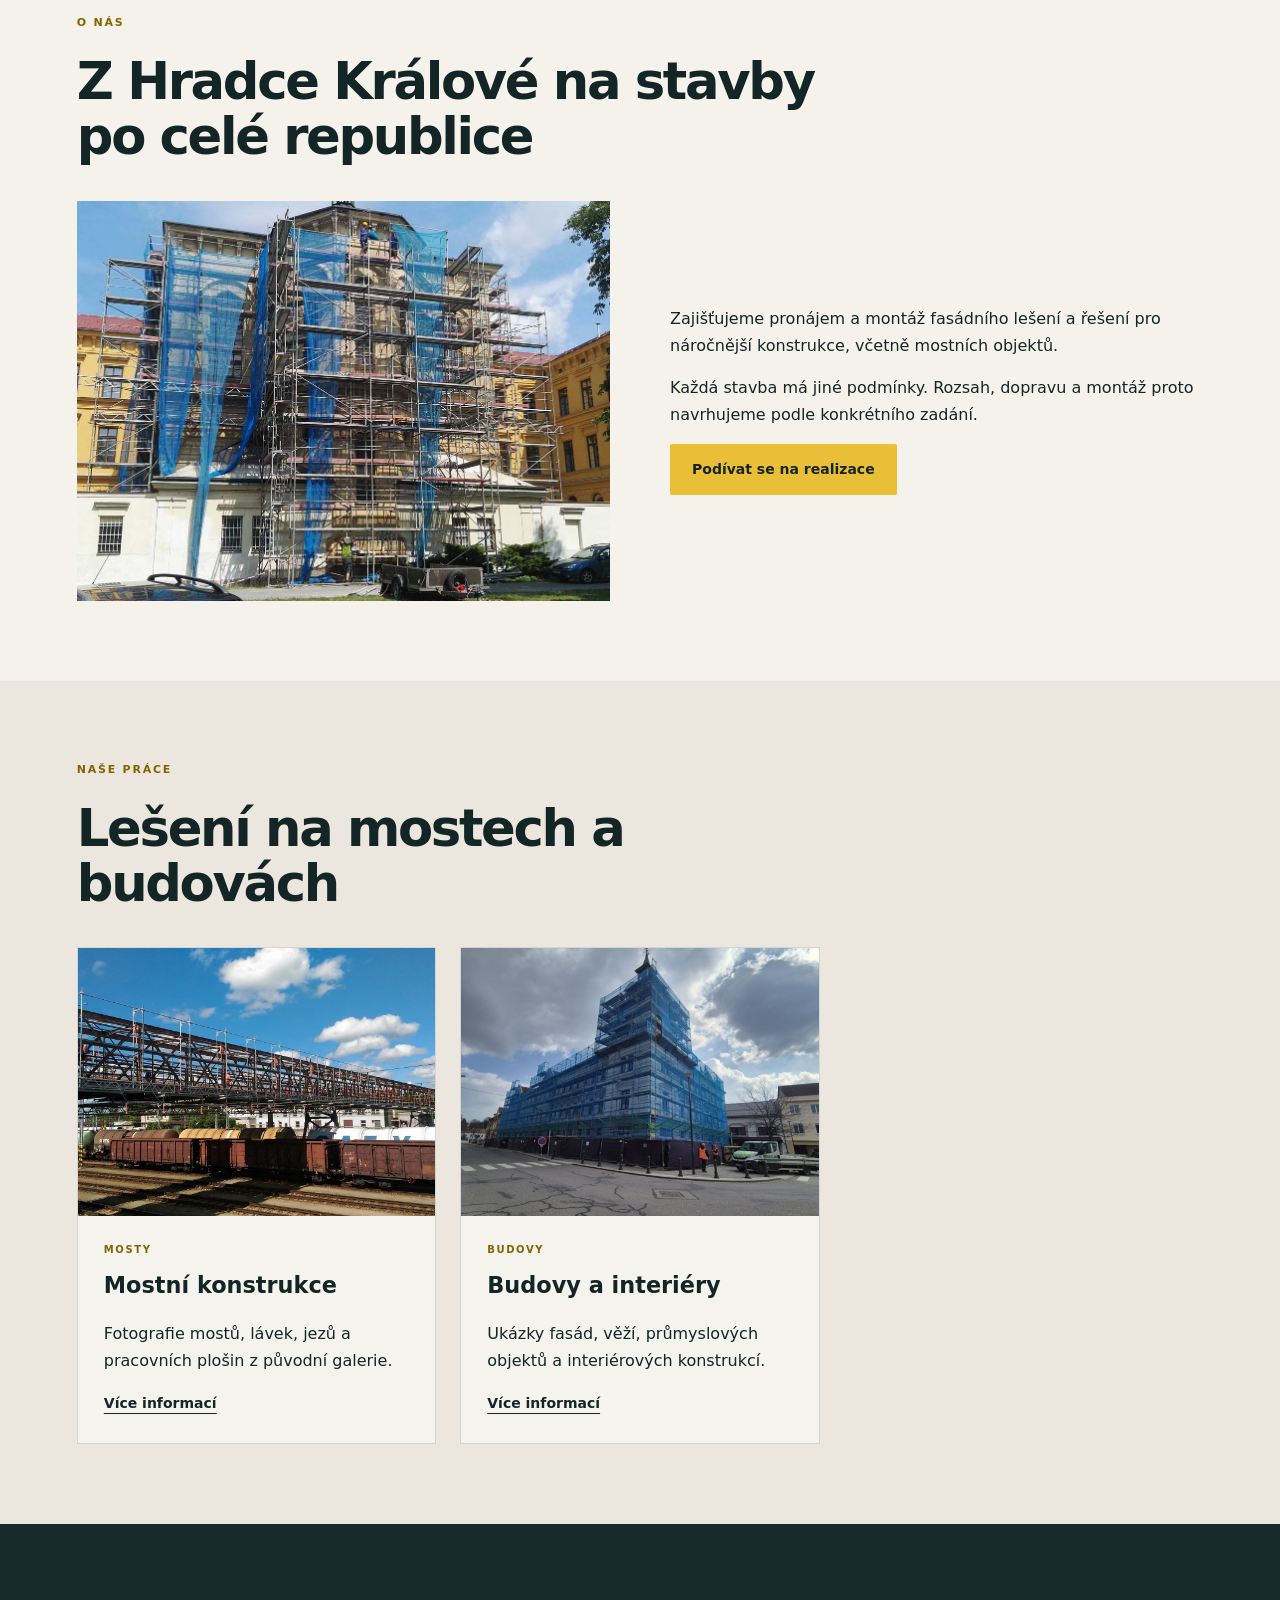
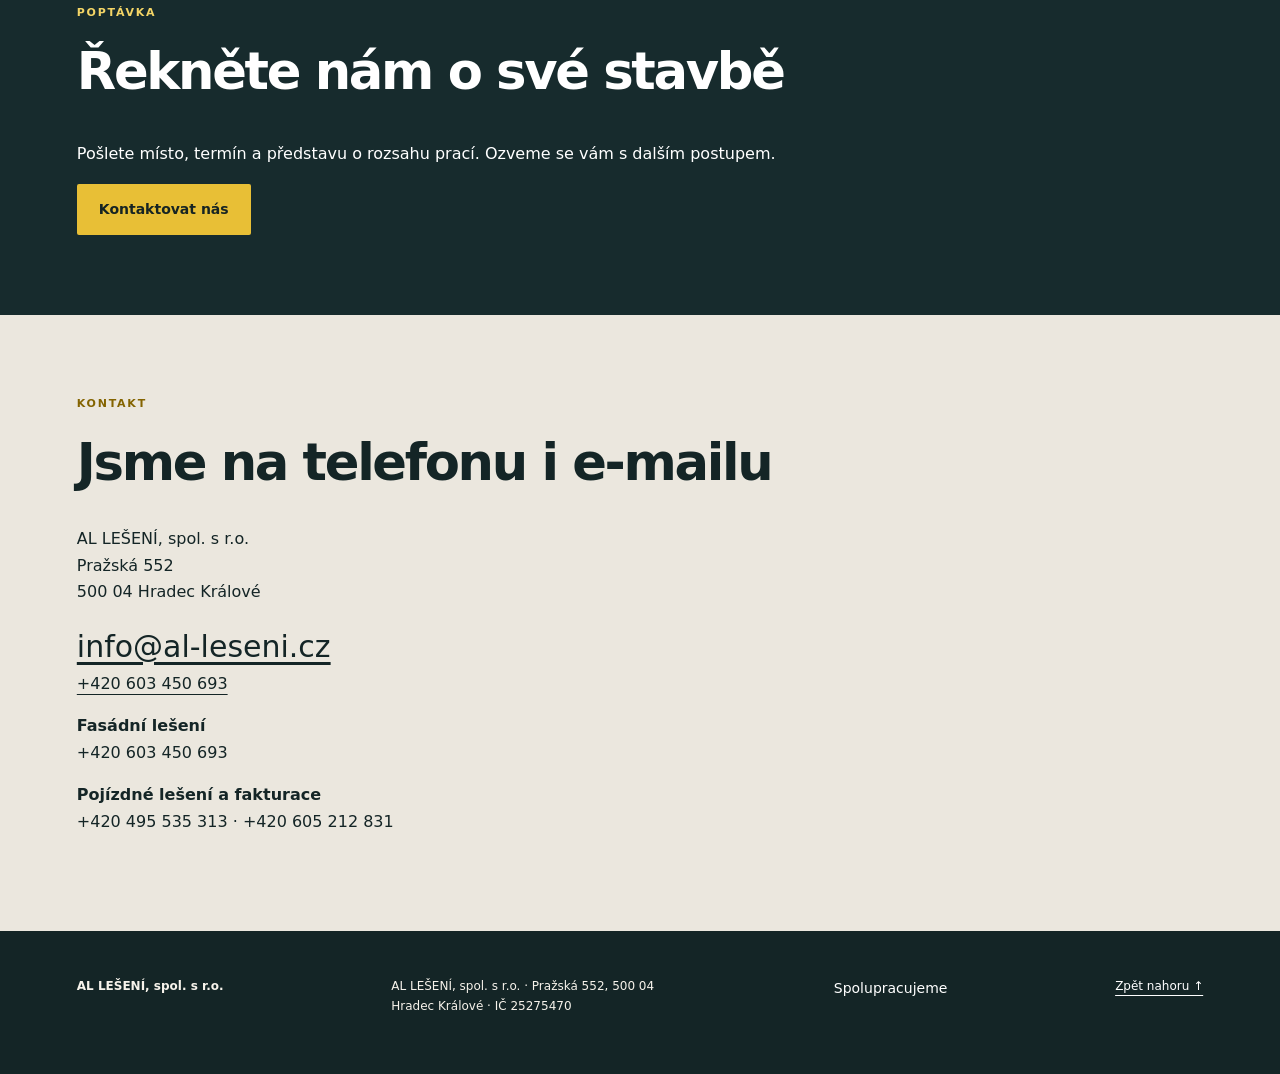
==== commit f6377f09: "Overlay navigation on hero and use yellow accents" ====
--- a/index.html
+++ b/index.html
@@ -1,3 +1,3 @@
-<!doctype html><html lang="cs" id="top"><head><meta charset="utf-8"><meta name="viewport" content="width=device-width, initial-scale=1"><title>Pronájem a montáž lešení | AL LEŠENÍ, spol. s r.o.</title><meta name="description" content="AL LEŠENÍ z Hradce Králové: fasádní a pojízdné lešení, zemní práce a ukázky realizací na mostech i budovách."><meta name="theme-color" content="#c83335"><meta name="robots" content="noindex,nofollow"><link rel="canonical" href="https://al-leseni.seb-dev.cloud/"><meta property="og:title" content="Pronájem a montáž lešení"><meta property="og:description" content="AL LEŠENÍ z Hradce Králové: fasádní a pojízdné lešení, zemní práce a ukázky realizací na mostech i budovách."><meta property="og:type" content="website"><meta property="og:url" content="https://al-leseni.seb-dev.cloud/"><link rel="stylesheet" href="assets/site.css"><style>:root{--accent:#c83335;--ink:#142526;--paper:#f5f2eb;--display:system-ui,sans-serif}</style><script type="module" src="assets/site.js"></script></head><body><a class="skip" href="#main">Přejít na obsah</a><header class="header"><a class="brand" href="./"><img src="assets/al/logo.png" alt="AL LEŠENÍ, spol. s r.o."></a><button type="button" class="menu-toggle" aria-expanded="false" aria-controls="navigation" hidden>Menu</button><nav id="navigation" aria-label="Hlavní navigace"><a class="nav-link" href="./">Úvod</a><a class="nav-link" href="fasadni-leseni/">Fasádní lešení</a><a class="nav-link" href="pojizdne-leseni/">Pojízdné lešení</a><a class="nav-link" href="zemni-prace/">Zemní práce</a><a class="nav-link" href="realizace/">Realizace</a><a class="nav-link" href="kontakt/">Kontakt</a></nav></header><main id="main"><section id="uvod" class="hero hero--cover" data-module="hero"><div class="hero-copy"><p class="eyebrow">AL LEŠENÍ · HRADEC KRÁLOVÉ</p><h1>Lešení pro každý rozměr stavby</h1><p class="lead">Fasádní a pojízdné lešení, konstrukce pro mosty i budovy a zemní práce. Z Hradce Králové působíme po celé České republice.</p><div class="actions"><a class="button" href="./#nabidka">Prohlédnout nabídku</a><a class="button" href="tel:+420603450693">Zavolat nám</a></div></div><div class="hero-media"><div data-video><video muted loop playsinline preload="none" poster="assets/al/most-banner.jpg" aria-label="Lešení na mostní konstrukci nad vodou"><source data-src="assets/al/banner.mp4" type="video/mp4"></video><button type="button" data-video-toggle hidden>Přehrát video</button><noscript><img src="assets/al/most-banner.jpg" alt="Lešení na mostní konstrukci nad vodou" fetchpriority="high" decoding="async" width="1200" height="800"></noscript></div></div></section><section id="nabidka" class="section collection" data-module="cards"><div class="section-heading"><div><p class="eyebrow">CO DĚLÁME</p><h2>Od lešení po zemní práce</h2></div><p>Řešení pro fasády, pohyblivé pracovní pozice a přípravu staveniště.</p></div><div class="cards"><article class="card" data-card data-category="SLUŽBY" data-search="Fasádní lešení Pronájem a montáž lešení ALFIX 0.73, zavěšených konstrukcí a plošin. SLUŽBY"><img src="assets/al/fasada.jpg" alt="Fasádní lešení na stavbě" loading="lazy" decoding="async" width="1200" height="800"><div class="card-copy"><p class="eyebrow">SLUŽBY</p><h3>Fasádní lešení</h3><p>Pronájem a montáž lešení ALFIX 0.73, zavěšených konstrukcí a plošin.</p><a class="text-link" href="fasadni-leseni/">Více informací</a></div></article><article class="card" data-card data-category="SLUŽBY" data-search="Pojízdné lešení Hliníkové pracovní věže ALUFIX 5000 a 6000 pro haly, dílny i venkovní práce. SLUŽBY"><img src="assets/al/alufix-5000.jpg" alt="Pojízdné lešení ALUFIX 5000" loading="lazy" decoding="async" width="1200" height="800"><div class="card-copy"><p class="eyebrow">SLUŽBY</p><h3>Pojízdné lešení</h3><p>Hliníkové pracovní věže ALUFIX 5000 a 6000 pro haly, dílny i venkovní práce.</p><a class="text-link" href="pojizdne-leseni/">Více informací</a></div></article><article class="card" data-card data-category="SLUŽBY" data-search="Zemní práce Výkopy, rovnání terénu a manipulace s materiálem kolovým rypadlem MECALAC 9MWR. SLUŽBY"><img src="assets/al/zemni.jpg" alt="Kolové rypadlo MECALAC" loading="lazy" decoding="async" width="1200" height="800"><div class="card-copy"><p class="eyebrow">SLUŽBY</p><h3>Zemní práce</h3><p>Výkopy, rovnání terénu a manipulace s materiálem kolovým rypadlem MECALAC 9MWR.</p><a class="text-link" href="zemni-prace/">Více informací</a></div></article></div></section><section id="o-nas" class="section " data-module="split"><div class="section-heading"><div><p class="eyebrow">O NÁS</p><h2>Z Hradce Králové na stavby po celé republice</h2></div></div><div class="split"><img src="assets/al/fasada-2.jpg" alt="Fasádní lešení na budově" loading="lazy" decoding="async" width="1200" height="800"><div><p>Zajišťujeme pronájem a montáž fasádního lešení a řešení pro náročnější konstrukce, včetně mostních objektů.</p><p>Každá stavba má jiné podmínky. Rozsah, dopravu a montáž proto navrhujeme podle konkrétního zadání.</p><a class="button" href="realizace/">Podívat se na realizace</a></div></div></section><section id="realizace" class="section collection" data-module="cards"><div class="section-heading"><div><p class="eyebrow">NAŠE PRÁCE</p><h2>Lešení na mostech a budovách</h2></div></div><div class="cards"><article class="card" data-card data-category="MOSTY" data-search="Mostní konstrukce Fotografie mostů, lávek, jezů a pracovních plošin z původní galerie. MOSTY"><img src="assets/al/most-lavka.jpg" alt="Lešení lávky v Českých Budějovicích" loading="lazy" decoding="async" width="1200" height="800"><div class="card-copy"><p class="eyebrow">MOSTY</p><h3>Mostní konstrukce</h3><p>Fotografie mostů, lávek, jezů a pracovních plošin z původní galerie.</p><a class="text-link" href="realizace/mosty/">Více informací</a></div></article><article class="card" data-card data-category="BUDOVY" data-search="Budovy a interiéry Ukázky fasád, věží, průmyslových objektů a interiérových konstrukcí. BUDOVY"><img src="assets/al/budova-chocen.jpeg" alt="Lešení u radnice v Chocni" loading="lazy" decoding="async" width="1200" height="800"><div class="card-copy"><p class="eyebrow">BUDOVY</p><h3>Budovy a interiéry</h3><p>Ukázky fasád, věží, průmyslových objektů a interiérových konstrukcí.</p><a class="text-link" href="realizace/budovy/">Více informací</a></div></article></div></section><section class="cta section" id="poptavka" data-module="cta"><p class="eyebrow">POPTÁVKA</p><h2>Řekněte nám o své stavbě</h2><p>Pošlete místo, termín a představu o rozsahu prací. Ozveme se vám s dalším postupem.</p><a class="button" href="kontakt/">Kontaktovat nás</a></section><section id="kontakt" class="section " data-module="contact"><div class="section-heading"><div><p class="eyebrow">KONTAKT</p><h2>Jsme na telefonu i e-mailu</h2></div></div><div class="contact-grid"><div><p class="contact-address">AL LEŠENÍ, spol. s r.o.
+<!doctype html><html lang="cs" id="top"><head><meta charset="utf-8"><meta name="viewport" content="width=device-width, initial-scale=1"><title>Pronájem a montáž lešení | AL LEŠENÍ, spol. s r.o.</title><meta name="description" content="AL LEŠENÍ z Hradce Králové: fasádní a pojízdné lešení, zemní práce a ukázky realizací na mostech i budovách."><meta name="theme-color" content="#e8bf36"><meta name="robots" content="noindex,nofollow"><link rel="canonical" href="https://al-leseni.seb-dev.cloud/"><meta property="og:title" content="Pronájem a montáž lešení"><meta property="og:description" content="AL LEŠENÍ z Hradce Králové: fasádní a pojízdné lešení, zemní práce a ukázky realizací na mostech i budovách."><meta property="og:type" content="website"><meta property="og:url" content="https://al-leseni.seb-dev.cloud/"><link rel="stylesheet" href="assets/site.css"><style>:root{--accent:#e8bf36;--ink:#142526;--paper:#f5f2eb;--display:system-ui,sans-serif}</style><script type="module" src="assets/site.js"></script></head><body><a class="skip" href="#main">Přejít na obsah</a><header class="header"><a class="brand" href="./"><img src="assets/al/logo.png" alt="AL LEŠENÍ, spol. s r.o."></a><button type="button" class="menu-toggle" aria-expanded="false" aria-controls="navigation" hidden>Menu</button><nav id="navigation" aria-label="Hlavní navigace"><a class="nav-link" href="./">Úvod</a><a class="nav-link" href="fasadni-leseni/">Fasádní lešení</a><a class="nav-link" href="pojizdne-leseni/">Pojízdné lešení</a><a class="nav-link" href="zemni-prace/">Zemní práce</a><a class="nav-link" href="realizace/">Realizace</a><a class="nav-link" href="kontakt/">Kontakt</a></nav></header><main id="main"><section id="uvod" class="hero hero--cover" data-module="hero"><div class="hero-copy"><p class="eyebrow">AL LEŠENÍ · HRADEC KRÁLOVÉ</p><h1>Lešení pro každý rozměr stavby</h1><p class="lead">Fasádní a pojízdné lešení, konstrukce pro mosty i budovy a zemní práce. Z Hradce Králové působíme po celé České republice.</p><div class="actions"><a class="button" href="./#nabidka">Prohlédnout nabídku</a><a class="button" href="tel:+420603450693">Zavolat nám</a></div></div><div class="hero-media"><div data-video><video muted loop playsinline preload="none" poster="assets/al/most-banner.jpg" aria-label="Lešení na mostní konstrukci nad vodou"><source data-src="assets/al/banner.mp4" type="video/mp4"></video><button type="button" data-video-toggle hidden>Přehrát video</button><noscript><img src="assets/al/most-banner.jpg" alt="Lešení na mostní konstrukci nad vodou" fetchpriority="high" decoding="async" width="1200" height="800"></noscript></div></div></section><section id="nabidka" class="section collection" data-module="cards"><div class="section-heading"><div><p class="eyebrow">CO DĚLÁME</p><h2>Od lešení po zemní práce</h2></div><p>Řešení pro fasády, pohyblivé pracovní pozice a přípravu staveniště.</p></div><div class="cards"><article class="card" data-card data-category="SLUŽBY" data-search="Fasádní lešení Pronájem a montáž lešení ALFIX 0.73, zavěšených konstrukcí a plošin. SLUŽBY"><img src="assets/al/fasada.jpg" alt="Fasádní lešení na stavbě" loading="lazy" decoding="async" width="1200" height="800"><div class="card-copy"><p class="eyebrow">SLUŽBY</p><h3>Fasádní lešení</h3><p>Pronájem a montáž lešení ALFIX 0.73, zavěšených konstrukcí a plošin.</p><a class="text-link" href="fasadni-leseni/">Více informací</a></div></article><article class="card" data-card data-category="SLUŽBY" data-search="Pojízdné lešení Hliníkové pracovní věže ALUFIX 5000 a 6000 pro haly, dílny i venkovní práce. SLUŽBY"><img src="assets/al/alufix-5000.jpg" alt="Pojízdné lešení ALUFIX 5000" loading="lazy" decoding="async" width="1200" height="800"><div class="card-copy"><p class="eyebrow">SLUŽBY</p><h3>Pojízdné lešení</h3><p>Hliníkové pracovní věže ALUFIX 5000 a 6000 pro haly, dílny i venkovní práce.</p><a class="text-link" href="pojizdne-leseni/">Více informací</a></div></article><article class="card" data-card data-category="SLUŽBY" data-search="Zemní práce Výkopy, rovnání terénu a manipulace s materiálem kolovým rypadlem MECALAC 9MWR. SLUŽBY"><img src="assets/al/zemni.jpg" alt="Kolové rypadlo MECALAC" loading="lazy" decoding="async" width="1200" height="800"><div class="card-copy"><p class="eyebrow">SLUŽBY</p><h3>Zemní práce</h3><p>Výkopy, rovnání terénu a manipulace s materiálem kolovým rypadlem MECALAC 9MWR.</p><a class="text-link" href="zemni-prace/">Více informací</a></div></article></div></section><section id="o-nas" class="section " data-module="split"><div class="section-heading"><div><p class="eyebrow">O NÁS</p><h2>Z Hradce Králové na stavby po celé republice</h2></div></div><div class="split"><img src="assets/al/fasada-2.jpg" alt="Fasádní lešení na budově" loading="lazy" decoding="async" width="1200" height="800"><div><p>Zajišťujeme pronájem a montáž fasádního lešení a řešení pro náročnější konstrukce, včetně mostních objektů.</p><p>Každá stavba má jiné podmínky. Rozsah, dopravu a montáž proto navrhujeme podle konkrétního zadání.</p><a class="button" href="realizace/">Podívat se na realizace</a></div></div></section><section id="realizace" class="section collection" data-module="cards"><div class="section-heading"><div><p class="eyebrow">NAŠE PRÁCE</p><h2>Lešení na mostech a budovách</h2></div></div><div class="cards"><article class="card" data-card data-category="MOSTY" data-search="Mostní konstrukce Fotografie mostů, lávek, jezů a pracovních plošin z původní galerie. MOSTY"><img src="assets/al/most-lavka.jpg" alt="Lešení lávky v Českých Budějovicích" loading="lazy" decoding="async" width="1200" height="800"><div class="card-copy"><p class="eyebrow">MOSTY</p><h3>Mostní konstrukce</h3><p>Fotografie mostů, lávek, jezů a pracovních plošin z původní galerie.</p><a class="text-link" href="realizace/mosty/">Více informací</a></div></article><article class="card" data-card data-category="BUDOVY" data-search="Budovy a interiéry Ukázky fasád, věží, průmyslových objektů a interiérových konstrukcí. BUDOVY"><img src="assets/al/budova-chocen.jpeg" alt="Lešení u radnice v Chocni" loading="lazy" decoding="async" width="1200" height="800"><div class="card-copy"><p class="eyebrow">BUDOVY</p><h3>Budovy a interiéry</h3><p>Ukázky fasád, věží, průmyslových objektů a interiérových konstrukcí.</p><a class="text-link" href="realizace/budovy/">Více informací</a></div></article></div></section><section class="cta section" id="poptavka" data-module="cta"><p class="eyebrow">POPTÁVKA</p><h2>Řekněte nám o své stavbě</h2><p>Pošlete místo, termín a představu o rozsahu prací. Ozveme se vám s dalším postupem.</p><a class="button" href="kontakt/">Kontaktovat nás</a></section><section id="kontakt" class="section " data-module="contact"><div class="section-heading"><div><p class="eyebrow">KONTAKT</p><h2>Jsme na telefonu i e-mailu</h2></div></div><div class="contact-grid"><div><p class="contact-address">AL LEŠENÍ, spol. s r.o.
 Pražská 552
 500 04 Hradec Králové</p><a class="contact-email" href="mailto:info@al-leseni.cz">info@al-leseni.cz</a><p><a href="tel:+420603450693">+420 603 450 693</a></p><p><strong>Fasádní lešení</strong><br>+420 603 450 693</p><p><strong>Pojízdné lešení a fakturace</strong><br>+420 495 535 313 · +420 605 212 831</p></div></div></section></main><footer class="footer"><strong>AL LEŠENÍ, spol. s r.o.</strong><p>AL LEŠENÍ, spol. s r.o. · Pražská 552, 500 04 Hradec Králové · IČ 25275470</p><div><a class="nav-link" href="spolupracujeme/">Spolupracujeme</a></div><a href="#top">Zpět nahoru ↑</a></footer></body></html>
--- a/assets/site.css
+++ b/assets/site.css
@@ -10,3 +10,9 @@
 
 /* AL LEŠENÍ visual identity */
 .header{background:#142526;color:#fff;border-bottom:3px solid var(--accent);min-height:104px}.header nav{flex-wrap:wrap;justify-content:flex-end}.brand{display:block;flex:0 0 auto}.brand img{width:220px;height:82px;object-fit:contain;object-position:left center}.nav-link:hover,.nav-link:focus-visible{color:#ffd9d9}.hero--cover .hero-media:after{background:linear-gradient(90deg,rgba(8,19,20,.94),rgba(8,19,20,.56) 55%,rgba(8,19,20,.24))}.hero--cover .hero-copy{max-width:900px}.hero--cover h1{max-width:13ch}.hero--cover .lead{max-width:38ch}.button:hover{background:#a72129}.card img{object-fit:cover}.gallery img{object-fit:cover}.section:nth-of-type(2n){background:#ebe7de}.cta{background:#172b2d}.footer{background:#142526;color:#f7f3eb}.footer a{color:#fff}@media(max-width:760px){.header{min-height:80px}.brand img{width:164px;height:62px}.hero--cover .hero-copy{padding-top:72px}.hero--cover .hero-media:after{background:linear-gradient(180deg,#081314c9,#08131450)}.hero--cover h1{font-size:clamp(2.8rem,10vw,4rem)}}
+
+/* AL LEŠENÍ: navigation and logo over every hero */
+.header{position:absolute;inset:0 0 auto;z-index:10;min-height:0;padding:24px max(5vw,22px);background:linear-gradient(180deg,rgba(5,19,20,.78),rgba(5,19,20,0));border:0;color:#fff;box-shadow:none}.header nav{position:relative;z-index:1}.header .brand{position:relative;z-index:1}.header .brand img{width:224px;height:82px}.header .nav-link{color:#fff;font-weight:650;text-shadow:0 1px 8px #071718b3}.header .nav-link:hover,.header .nav-link:focus-visible{color:#f6d767}.header .menu-toggle{color:#fff;border-color:#fff9;background:#10242566}
+.hero,.hero--cover{position:relative;display:flex;align-items:center;min-height:720px;color:#fff}.hero .hero-media,.hero--cover .hero-media{position:absolute;inset:0;height:100%;width:100%;z-index:0}.hero .hero-media>img,.hero .hero-media>div{width:100%;height:100%}.hero .hero-media:after,.hero--cover .hero-media:after{content:'';position:absolute;inset:0;background:linear-gradient(90deg,rgba(5,19,20,.83),rgba(5,19,20,.34) 62%,rgba(5,19,20,.18));pointer-events:none}.hero .hero-copy,.hero--cover .hero-copy{position:relative;z-index:1;align-self:center;padding:165px max(6vw,22px) 95px;max-width:900px}.hero .eyebrow,.hero--cover .eyebrow{color:#f4d566}.hero .lead{color:#fff}.hero .actions{position:relative;z-index:1}
+.button,form button{background:var(--accent);color:#162423}.button:hover,form button:hover{background:#f4d66a;color:#162423}.eyebrow{color:#846400}.card-number{color:#846400}.cta .eyebrow{color:#f4d566}.footer .nav-link:hover{color:#f4d566}
+@media(max-width:760px){.header{padding:15px 22px;align-items:center;gap:10px;min-height:0}.header .brand img{width:164px;height:65px}.enhanced .header nav.open{background:rgba(10,29,30,.96);border:1px solid #fff3;border-radius:8px;padding:18px;gap:12px}.header .menu-toggle{margin-left:auto}.hero,.hero--cover{min-height:700px}.hero .hero-media,.hero--cover .hero-media{height:100%}.hero .hero-media:after,.hero--cover .hero-media:after{background:linear-gradient(180deg,rgba(5,19,20,.74),rgba(5,19,20,.64) 65%,rgba(5,19,20,.38))}.hero .hero-copy,.hero--cover .hero-copy{align-self:center;padding:155px 22px 78px;max-width:100%}.hero h1{font-size:clamp(2.7rem,10vw,4.3rem)}.hero .lead{font-size:17px}}
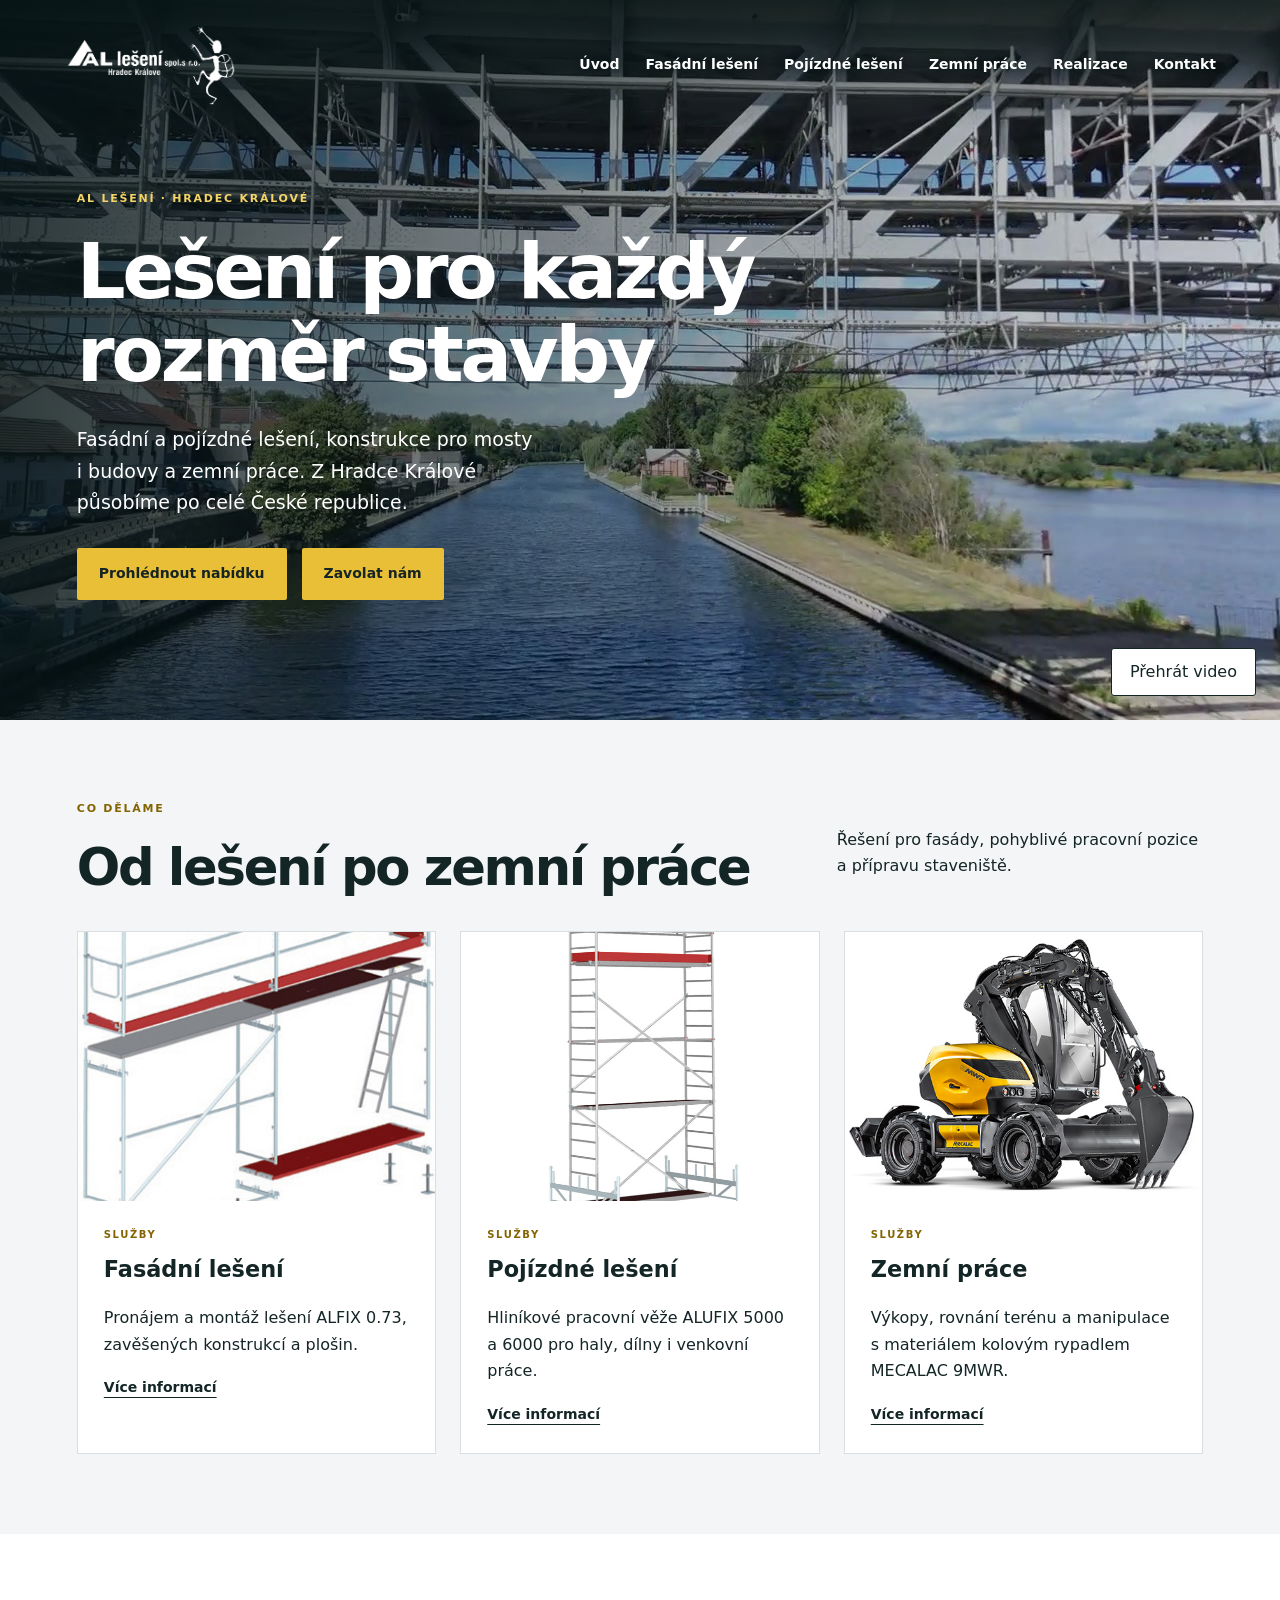
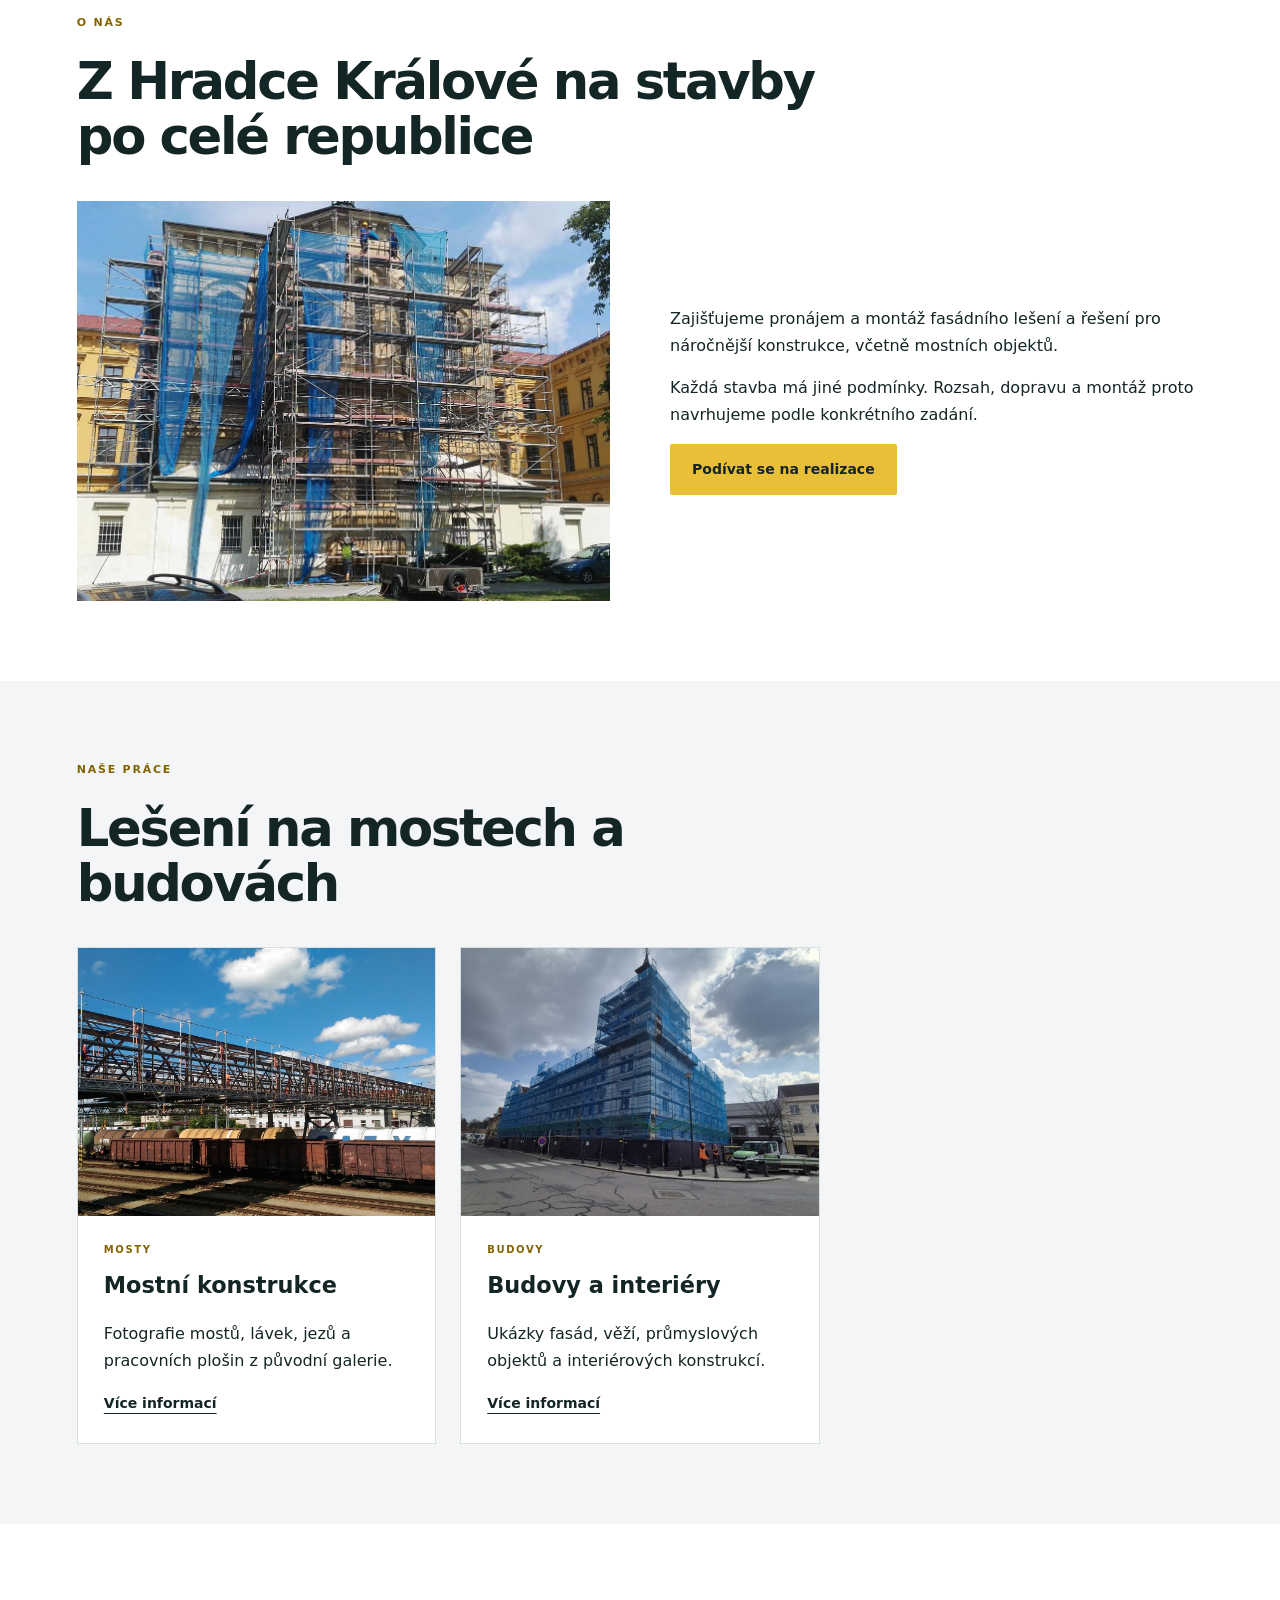
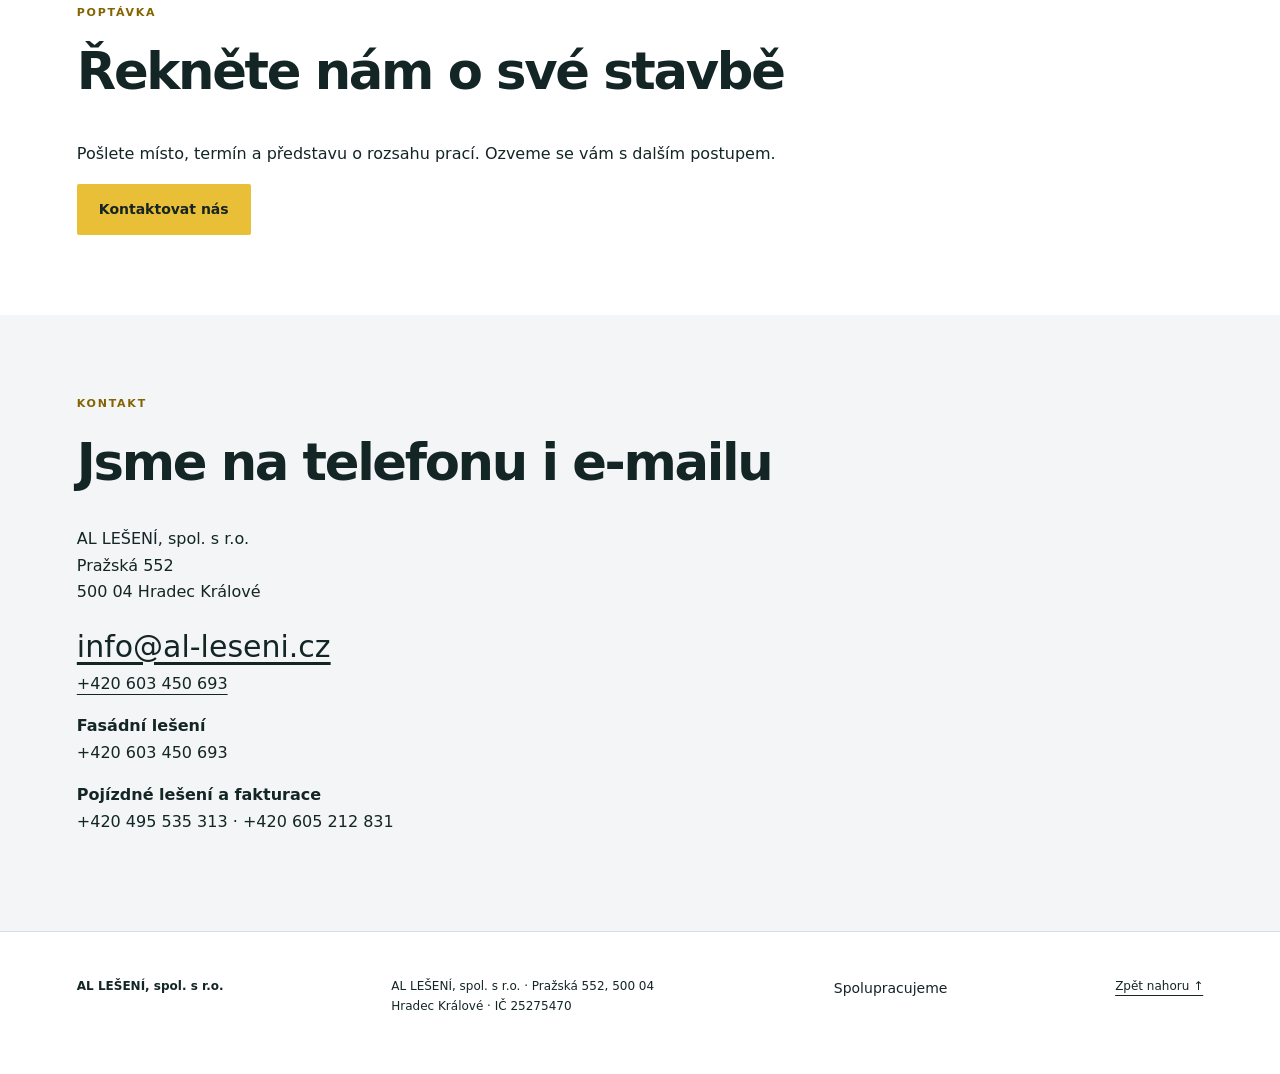
==== commit 73a8901b: "Use white and soft gray page backgrounds" ====
--- a/index.html
+++ b/index.html
@@ -1,3 +1,3 @@
-<!doctype html><html lang="cs" id="top"><head><meta charset="utf-8"><meta name="viewport" content="width=device-width, initial-scale=1"><title>Pronájem a montáž lešení | AL LEŠENÍ, spol. s r.o.</title><meta name="description" content="AL LEŠENÍ z Hradce Králové: fasádní a pojízdné lešení, zemní práce a ukázky realizací na mostech i budovách."><meta name="theme-color" content="#e8bf36"><meta name="robots" content="noindex,nofollow"><link rel="canonical" href="https://al-leseni.seb-dev.cloud/"><meta property="og:title" content="Pronájem a montáž lešení"><meta property="og:description" content="AL LEŠENÍ z Hradce Králové: fasádní a pojízdné lešení, zemní práce a ukázky realizací na mostech i budovách."><meta property="og:type" content="website"><meta property="og:url" content="https://al-leseni.seb-dev.cloud/"><link rel="stylesheet" href="assets/site.css"><style>:root{--accent:#e8bf36;--ink:#142526;--paper:#f5f2eb;--display:system-ui,sans-serif}</style><script type="module" src="assets/site.js"></script></head><body><a class="skip" href="#main">Přejít na obsah</a><header class="header"><a class="brand" href="./"><img src="assets/al/logo.png" alt="AL LEŠENÍ, spol. s r.o."></a><button type="button" class="menu-toggle" aria-expanded="false" aria-controls="navigation" hidden>Menu</button><nav id="navigation" aria-label="Hlavní navigace"><a class="nav-link" href="./">Úvod</a><a class="nav-link" href="fasadni-leseni/">Fasádní lešení</a><a class="nav-link" href="pojizdne-leseni/">Pojízdné lešení</a><a class="nav-link" href="zemni-prace/">Zemní práce</a><a class="nav-link" href="realizace/">Realizace</a><a class="nav-link" href="kontakt/">Kontakt</a></nav></header><main id="main"><section id="uvod" class="hero hero--cover" data-module="hero"><div class="hero-copy"><p class="eyebrow">AL LEŠENÍ · HRADEC KRÁLOVÉ</p><h1>Lešení pro každý rozměr stavby</h1><p class="lead">Fasádní a pojízdné lešení, konstrukce pro mosty i budovy a zemní práce. Z Hradce Králové působíme po celé České republice.</p><div class="actions"><a class="button" href="./#nabidka">Prohlédnout nabídku</a><a class="button" href="tel:+420603450693">Zavolat nám</a></div></div><div class="hero-media"><div data-video><video muted loop playsinline preload="none" poster="assets/al/most-banner.jpg" aria-label="Lešení na mostní konstrukci nad vodou"><source data-src="assets/al/banner.mp4" type="video/mp4"></video><button type="button" data-video-toggle hidden>Přehrát video</button><noscript><img src="assets/al/most-banner.jpg" alt="Lešení na mostní konstrukci nad vodou" fetchpriority="high" decoding="async" width="1200" height="800"></noscript></div></div></section><section id="nabidka" class="section collection" data-module="cards"><div class="section-heading"><div><p class="eyebrow">CO DĚLÁME</p><h2>Od lešení po zemní práce</h2></div><p>Řešení pro fasády, pohyblivé pracovní pozice a přípravu staveniště.</p></div><div class="cards"><article class="card" data-card data-category="SLUŽBY" data-search="Fasádní lešení Pronájem a montáž lešení ALFIX 0.73, zavěšených konstrukcí a plošin. SLUŽBY"><img src="assets/al/fasada.jpg" alt="Fasádní lešení na stavbě" loading="lazy" decoding="async" width="1200" height="800"><div class="card-copy"><p class="eyebrow">SLUŽBY</p><h3>Fasádní lešení</h3><p>Pronájem a montáž lešení ALFIX 0.73, zavěšených konstrukcí a plošin.</p><a class="text-link" href="fasadni-leseni/">Více informací</a></div></article><article class="card" data-card data-category="SLUŽBY" data-search="Pojízdné lešení Hliníkové pracovní věže ALUFIX 5000 a 6000 pro haly, dílny i venkovní práce. SLUŽBY"><img src="assets/al/alufix-5000.jpg" alt="Pojízdné lešení ALUFIX 5000" loading="lazy" decoding="async" width="1200" height="800"><div class="card-copy"><p class="eyebrow">SLUŽBY</p><h3>Pojízdné lešení</h3><p>Hliníkové pracovní věže ALUFIX 5000 a 6000 pro haly, dílny i venkovní práce.</p><a class="text-link" href="pojizdne-leseni/">Více informací</a></div></article><article class="card" data-card data-category="SLUŽBY" data-search="Zemní práce Výkopy, rovnání terénu a manipulace s materiálem kolovým rypadlem MECALAC 9MWR. SLUŽBY"><img src="assets/al/zemni.jpg" alt="Kolové rypadlo MECALAC" loading="lazy" decoding="async" width="1200" height="800"><div class="card-copy"><p class="eyebrow">SLUŽBY</p><h3>Zemní práce</h3><p>Výkopy, rovnání terénu a manipulace s materiálem kolovým rypadlem MECALAC 9MWR.</p><a class="text-link" href="zemni-prace/">Více informací</a></div></article></div></section><section id="o-nas" class="section " data-module="split"><div class="section-heading"><div><p class="eyebrow">O NÁS</p><h2>Z Hradce Králové na stavby po celé republice</h2></div></div><div class="split"><img src="assets/al/fasada-2.jpg" alt="Fasádní lešení na budově" loading="lazy" decoding="async" width="1200" height="800"><div><p>Zajišťujeme pronájem a montáž fasádního lešení a řešení pro náročnější konstrukce, včetně mostních objektů.</p><p>Každá stavba má jiné podmínky. Rozsah, dopravu a montáž proto navrhujeme podle konkrétního zadání.</p><a class="button" href="realizace/">Podívat se na realizace</a></div></div></section><section id="realizace" class="section collection" data-module="cards"><div class="section-heading"><div><p class="eyebrow">NAŠE PRÁCE</p><h2>Lešení na mostech a budovách</h2></div></div><div class="cards"><article class="card" data-card data-category="MOSTY" data-search="Mostní konstrukce Fotografie mostů, lávek, jezů a pracovních plošin z původní galerie. MOSTY"><img src="assets/al/most-lavka.jpg" alt="Lešení lávky v Českých Budějovicích" loading="lazy" decoding="async" width="1200" height="800"><div class="card-copy"><p class="eyebrow">MOSTY</p><h3>Mostní konstrukce</h3><p>Fotografie mostů, lávek, jezů a pracovních plošin z původní galerie.</p><a class="text-link" href="realizace/mosty/">Více informací</a></div></article><article class="card" data-card data-category="BUDOVY" data-search="Budovy a interiéry Ukázky fasád, věží, průmyslových objektů a interiérových konstrukcí. BUDOVY"><img src="assets/al/budova-chocen.jpeg" alt="Lešení u radnice v Chocni" loading="lazy" decoding="async" width="1200" height="800"><div class="card-copy"><p class="eyebrow">BUDOVY</p><h3>Budovy a interiéry</h3><p>Ukázky fasád, věží, průmyslových objektů a interiérových konstrukcí.</p><a class="text-link" href="realizace/budovy/">Více informací</a></div></article></div></section><section class="cta section" id="poptavka" data-module="cta"><p class="eyebrow">POPTÁVKA</p><h2>Řekněte nám o své stavbě</h2><p>Pošlete místo, termín a představu o rozsahu prací. Ozveme se vám s dalším postupem.</p><a class="button" href="kontakt/">Kontaktovat nás</a></section><section id="kontakt" class="section " data-module="contact"><div class="section-heading"><div><p class="eyebrow">KONTAKT</p><h2>Jsme na telefonu i e-mailu</h2></div></div><div class="contact-grid"><div><p class="contact-address">AL LEŠENÍ, spol. s r.o.
+<!doctype html><html lang="cs" id="top"><head><meta charset="utf-8"><meta name="viewport" content="width=device-width, initial-scale=1"><title>Pronájem a montáž lešení | AL LEŠENÍ, spol. s r.o.</title><meta name="description" content="AL LEŠENÍ z Hradce Králové: fasádní a pojízdné lešení, zemní práce a ukázky realizací na mostech i budovách."><meta name="theme-color" content="#e8bf36"><meta name="robots" content="noindex,nofollow"><link rel="canonical" href="https://al-leseni.seb-dev.cloud/"><meta property="og:title" content="Pronájem a montáž lešení"><meta property="og:description" content="AL LEŠENÍ z Hradce Králové: fasádní a pojízdné lešení, zemní práce a ukázky realizací na mostech i budovách."><meta property="og:type" content="website"><meta property="og:url" content="https://al-leseni.seb-dev.cloud/"><link rel="stylesheet" href="assets/site.css?v=20261030-white"><style>:root{--accent:#e8bf36;--ink:#142526;--paper:#ffffff;--display:system-ui,sans-serif}</style><script type="module" src="assets/site.js?v=20261030-white"></script></head><body><a class="skip" href="#main">Přejít na obsah</a><header class="header"><a class="brand" href="./"><img src="assets/al/logo.png" alt="AL LEŠENÍ, spol. s r.o."></a><button type="button" class="menu-toggle" aria-expanded="false" aria-controls="navigation" hidden>Menu</button><nav id="navigation" aria-label="Hlavní navigace"><a class="nav-link" href="./">Úvod</a><a class="nav-link" href="fasadni-leseni/">Fasádní lešení</a><a class="nav-link" href="pojizdne-leseni/">Pojízdné lešení</a><a class="nav-link" href="zemni-prace/">Zemní práce</a><a class="nav-link" href="realizace/">Realizace</a><a class="nav-link" href="kontakt/">Kontakt</a></nav></header><main id="main"><section id="uvod" class="hero hero--cover" data-module="hero"><div class="hero-copy"><p class="eyebrow">AL LEŠENÍ · HRADEC KRÁLOVÉ</p><h1>Lešení pro každý rozměr stavby</h1><p class="lead">Fasádní a pojízdné lešení, konstrukce pro mosty i budovy a zemní práce. Z Hradce Králové působíme po celé České republice.</p><div class="actions"><a class="button" href="./#nabidka">Prohlédnout nabídku</a><a class="button" href="tel:+420603450693">Zavolat nám</a></div></div><div class="hero-media"><div data-video><video muted loop playsinline preload="none" poster="assets/al/most-banner.jpg" aria-label="Lešení na mostní konstrukci nad vodou"><source data-src="assets/al/banner.mp4" type="video/mp4"></video><button type="button" data-video-toggle hidden>Přehrát video</button><noscript><img src="assets/al/most-banner.jpg" alt="Lešení na mostní konstrukci nad vodou" fetchpriority="high" decoding="async" width="1200" height="800"></noscript></div></div></section><section id="nabidka" class="section collection" data-module="cards"><div class="section-heading"><div><p class="eyebrow">CO DĚLÁME</p><h2>Od lešení po zemní práce</h2></div><p>Řešení pro fasády, pohyblivé pracovní pozice a přípravu staveniště.</p></div><div class="cards"><article class="card" data-card data-category="SLUŽBY" data-search="Fasádní lešení Pronájem a montáž lešení ALFIX 0.73, zavěšených konstrukcí a plošin. SLUŽBY"><img src="assets/al/fasada.jpg" alt="Fasádní lešení na stavbě" loading="lazy" decoding="async" width="1200" height="800"><div class="card-copy"><p class="eyebrow">SLUŽBY</p><h3>Fasádní lešení</h3><p>Pronájem a montáž lešení ALFIX 0.73, zavěšených konstrukcí a plošin.</p><a class="text-link" href="fasadni-leseni/">Více informací</a></div></article><article class="card" data-card data-category="SLUŽBY" data-search="Pojízdné lešení Hliníkové pracovní věže ALUFIX 5000 a 6000 pro haly, dílny i venkovní práce. SLUŽBY"><img src="assets/al/alufix-5000.jpg" alt="Pojízdné lešení ALUFIX 5000" loading="lazy" decoding="async" width="1200" height="800"><div class="card-copy"><p class="eyebrow">SLUŽBY</p><h3>Pojízdné lešení</h3><p>Hliníkové pracovní věže ALUFIX 5000 a 6000 pro haly, dílny i venkovní práce.</p><a class="text-link" href="pojizdne-leseni/">Více informací</a></div></article><article class="card" data-card data-category="SLUŽBY" data-search="Zemní práce Výkopy, rovnání terénu a manipulace s materiálem kolovým rypadlem MECALAC 9MWR. SLUŽBY"><img src="assets/al/zemni.jpg" alt="Kolové rypadlo MECALAC" loading="lazy" decoding="async" width="1200" height="800"><div class="card-copy"><p class="eyebrow">SLUŽBY</p><h3>Zemní práce</h3><p>Výkopy, rovnání terénu a manipulace s materiálem kolovým rypadlem MECALAC 9MWR.</p><a class="text-link" href="zemni-prace/">Více informací</a></div></article></div></section><section id="o-nas" class="section " data-module="split"><div class="section-heading"><div><p class="eyebrow">O NÁS</p><h2>Z Hradce Králové na stavby po celé republice</h2></div></div><div class="split"><img src="assets/al/fasada-2.jpg" alt="Fasádní lešení na budově" loading="lazy" decoding="async" width="1200" height="800"><div><p>Zajišťujeme pronájem a montáž fasádního lešení a řešení pro náročnější konstrukce, včetně mostních objektů.</p><p>Každá stavba má jiné podmínky. Rozsah, dopravu a montáž proto navrhujeme podle konkrétního zadání.</p><a class="button" href="realizace/">Podívat se na realizace</a></div></div></section><section id="realizace" class="section collection" data-module="cards"><div class="section-heading"><div><p class="eyebrow">NAŠE PRÁCE</p><h2>Lešení na mostech a budovách</h2></div></div><div class="cards"><article class="card" data-card data-category="MOSTY" data-search="Mostní konstrukce Fotografie mostů, lávek, jezů a pracovních plošin z původní galerie. MOSTY"><img src="assets/al/most-lavka.jpg" alt="Lešení lávky v Českých Budějovicích" loading="lazy" decoding="async" width="1200" height="800"><div class="card-copy"><p class="eyebrow">MOSTY</p><h3>Mostní konstrukce</h3><p>Fotografie mostů, lávek, jezů a pracovních plošin z původní galerie.</p><a class="text-link" href="realizace/mosty/">Více informací</a></div></article><article class="card" data-card data-category="BUDOVY" data-search="Budovy a interiéry Ukázky fasád, věží, průmyslových objektů a interiérových konstrukcí. BUDOVY"><img src="assets/al/budova-chocen.jpeg" alt="Lešení u radnice v Chocni" loading="lazy" decoding="async" width="1200" height="800"><div class="card-copy"><p class="eyebrow">BUDOVY</p><h3>Budovy a interiéry</h3><p>Ukázky fasád, věží, průmyslových objektů a interiérových konstrukcí.</p><a class="text-link" href="realizace/budovy/">Více informací</a></div></article></div></section><section class="cta section" id="poptavka" data-module="cta"><p class="eyebrow">POPTÁVKA</p><h2>Řekněte nám o své stavbě</h2><p>Pošlete místo, termín a představu o rozsahu prací. Ozveme se vám s dalším postupem.</p><a class="button" href="kontakt/">Kontaktovat nás</a></section><section id="kontakt" class="section " data-module="contact"><div class="section-heading"><div><p class="eyebrow">KONTAKT</p><h2>Jsme na telefonu i e-mailu</h2></div></div><div class="contact-grid"><div><p class="contact-address">AL LEŠENÍ, spol. s r.o.
 Pražská 552
 500 04 Hradec Králové</p><a class="contact-email" href="mailto:info@al-leseni.cz">info@al-leseni.cz</a><p><a href="tel:+420603450693">+420 603 450 693</a></p><p><strong>Fasádní lešení</strong><br>+420 603 450 693</p><p><strong>Pojízdné lešení a fakturace</strong><br>+420 495 535 313 · +420 605 212 831</p></div></div></section></main><footer class="footer"><strong>AL LEŠENÍ, spol. s r.o.</strong><p>AL LEŠENÍ, spol. s r.o. · Pražská 552, 500 04 Hradec Králové · IČ 25275470</p><div><a class="nav-link" href="spolupracujeme/">Spolupracujeme</a></div><a href="#top">Zpět nahoru ↑</a></footer></body></html>
--- a/assets/site.css
+++ b/assets/site.css
@@ -16,3 +16,6 @@
 .hero,.hero--cover{position:relative;display:flex;align-items:center;min-height:720px;color:#fff}.hero .hero-media,.hero--cover .hero-media{position:absolute;inset:0;height:100%;width:100%;z-index:0}.hero .hero-media>img,.hero .hero-media>div{width:100%;height:100%}.hero .hero-media:after,.hero--cover .hero-media:after{content:'';position:absolute;inset:0;background:linear-gradient(90deg,rgba(5,19,20,.83),rgba(5,19,20,.34) 62%,rgba(5,19,20,.18));pointer-events:none}.hero .hero-copy,.hero--cover .hero-copy{position:relative;z-index:1;align-self:center;padding:165px max(6vw,22px) 95px;max-width:900px}.hero .eyebrow,.hero--cover .eyebrow{color:#f4d566}.hero .lead{color:#fff}.hero .actions{position:relative;z-index:1}
 .button,form button{background:var(--accent);color:#162423}.button:hover,form button:hover{background:#f4d66a;color:#162423}.eyebrow{color:#846400}.card-number{color:#846400}.cta .eyebrow{color:#f4d566}.footer .nav-link:hover{color:#f4d566}
 @media(max-width:760px){.header{padding:15px 22px;align-items:center;gap:10px;min-height:0}.header .brand img{width:164px;height:65px}.enhanced .header nav.open{background:rgba(10,29,30,.96);border:1px solid #fff3;border-radius:8px;padding:18px;gap:12px}.header .menu-toggle{margin-left:auto}.hero,.hero--cover{min-height:700px}.hero .hero-media,.hero--cover .hero-media{height:100%}.hero .hero-media:after,.hero--cover .hero-media:after{background:linear-gradient(180deg,rgba(5,19,20,.74),rgba(5,19,20,.64) 65%,rgba(5,19,20,.38))}.hero .hero-copy,.hero--cover .hero-copy{align-self:center;padding:155px 22px 78px;max-width:100%}.hero h1{font-size:clamp(2.7rem,10vw,4.3rem)}.hero .lead{font-size:17px}}
+
+/* Light page surfaces */
+body{background:#fff}.section{background:#fff}.section:nth-of-type(2n){background:#f3f5f6}.card{background:#fff;border-color:#d9dfe1}.module-card{background:#fff;border-color:#d9dfe1}.cta{background:#fff;color:var(--ink)}.cta .eyebrow{color:#846400}.footer{background:#fff;color:var(--ink);border-top:1px solid #d9dfe1}.footer a,.footer .nav-link{color:var(--ink)}.footer .nav-link:hover{color:#846400}.map-panel{background:#f3f5f6}dialog{background:#fff}
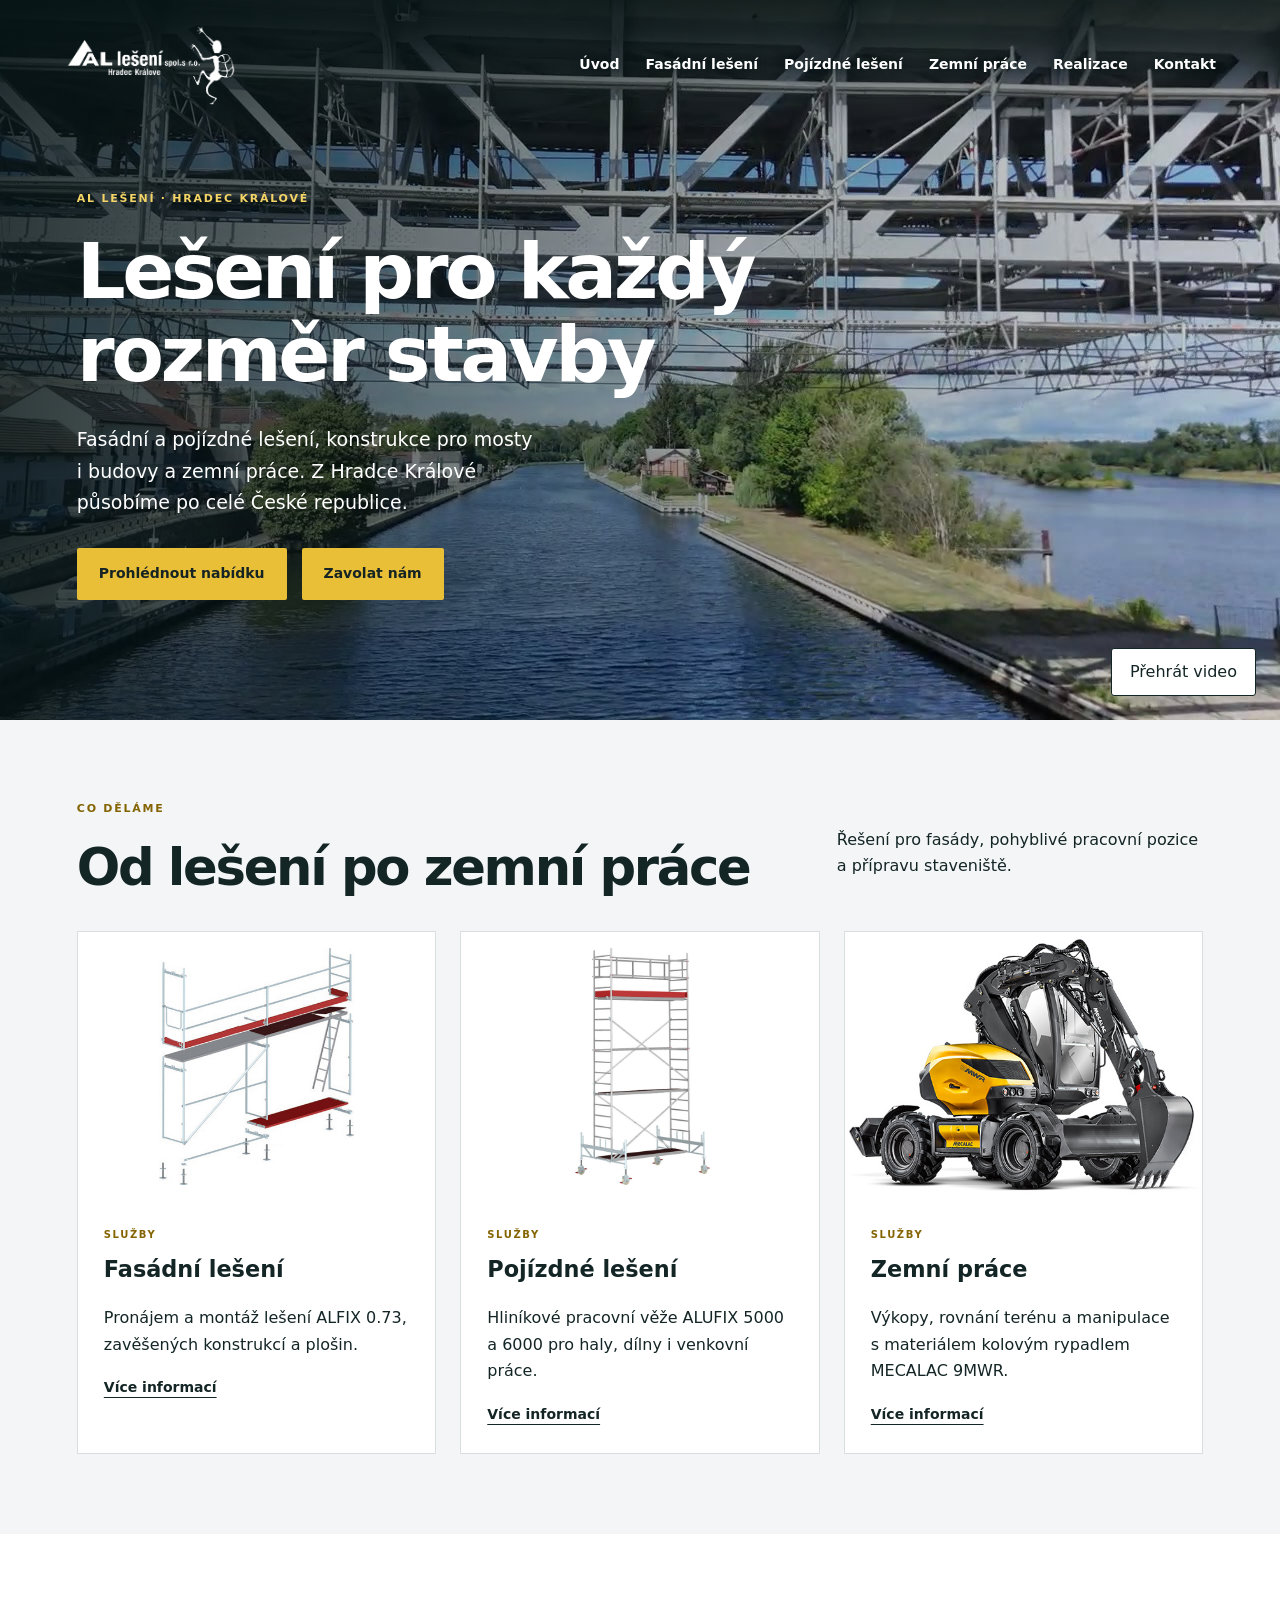
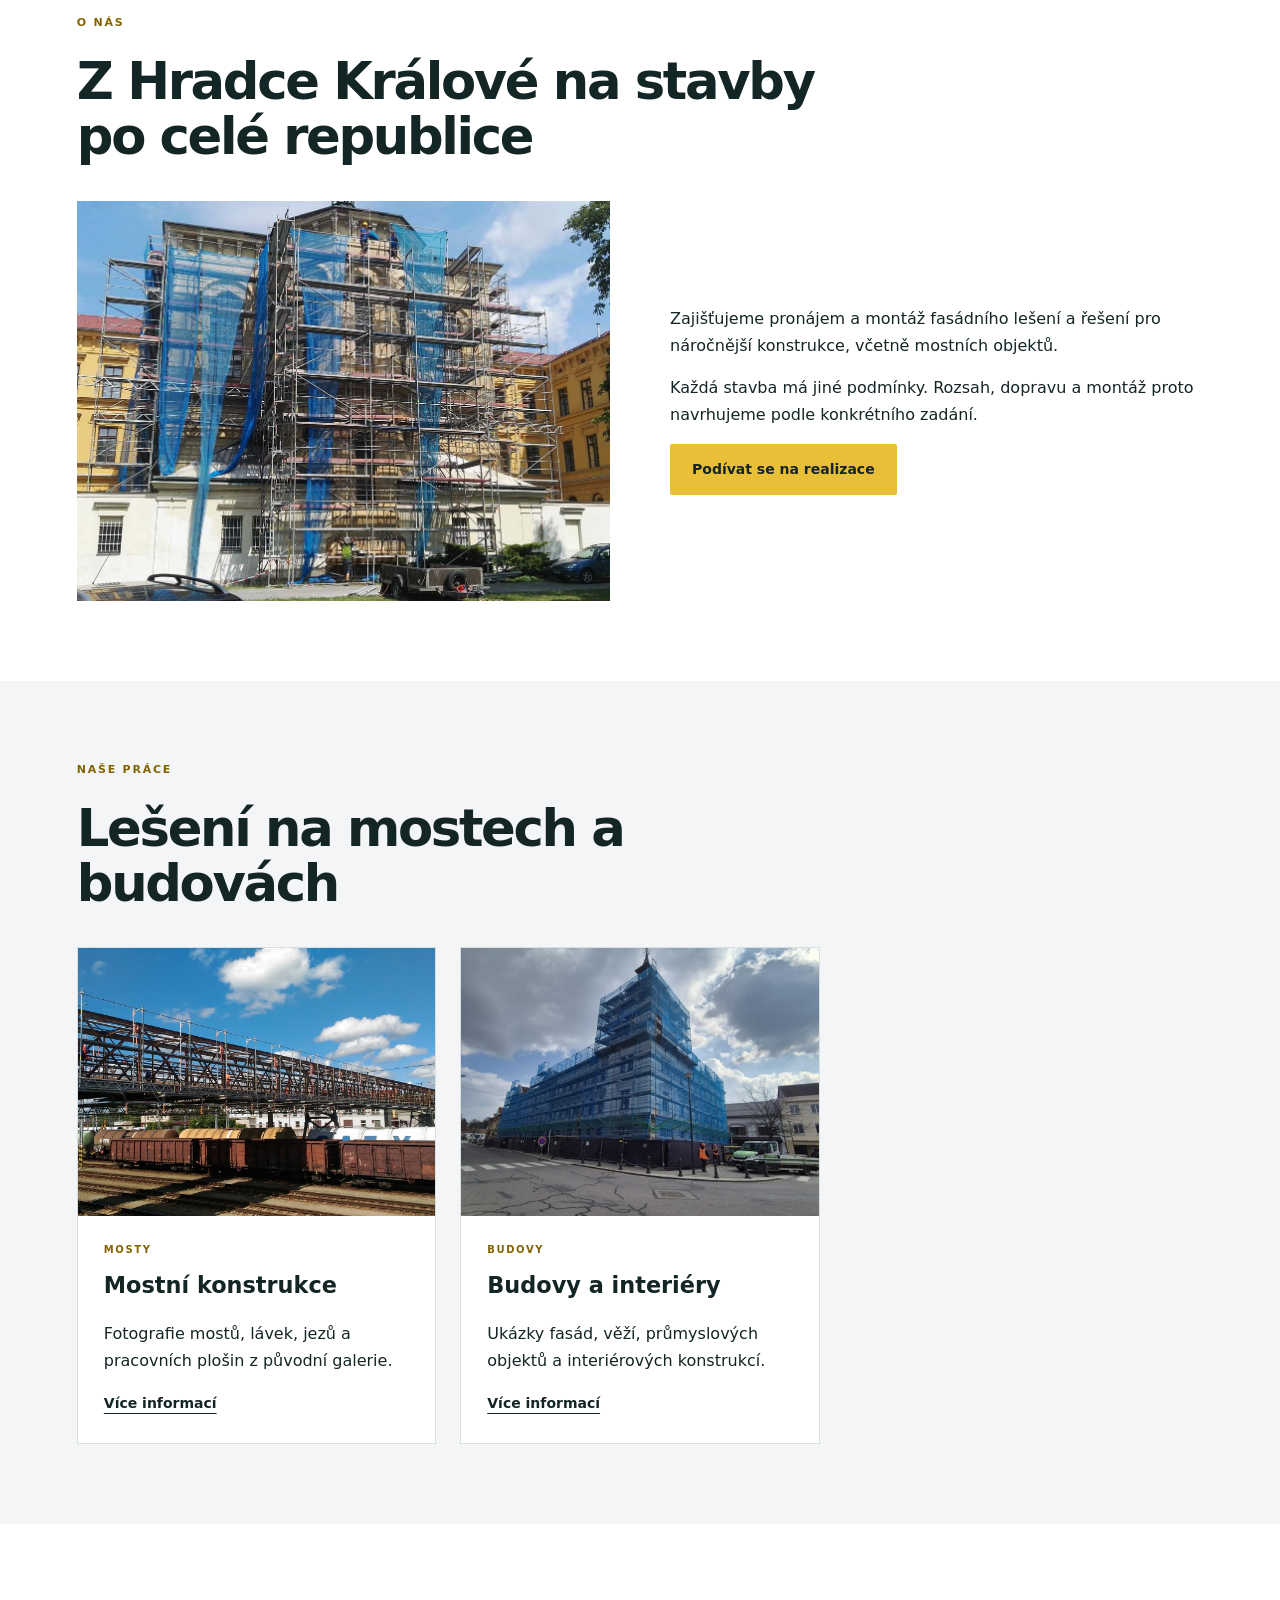
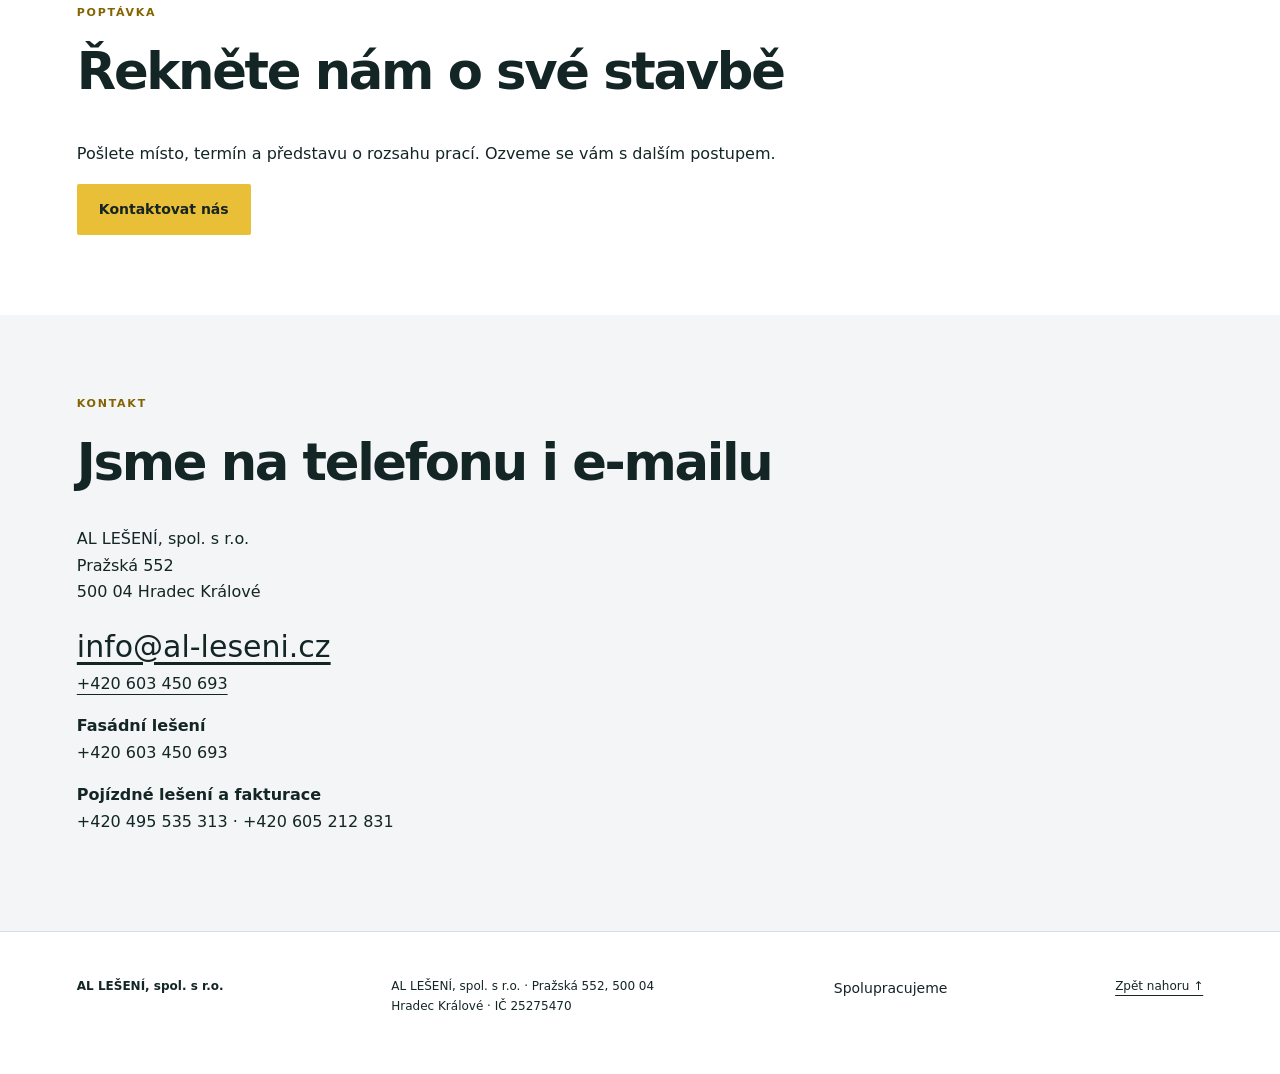
==== commit b63dd50b: "Show full photos in home service cards" ====
--- a/index.html
+++ b/index.html
@@ -1,3 +1,3 @@
-<!doctype html><html lang="cs" id="top"><head><meta charset="utf-8"><meta name="viewport" content="width=device-width, initial-scale=1"><title>Pronájem a montáž lešení | AL LEŠENÍ, spol. s r.o.</title><meta name="description" content="AL LEŠENÍ z Hradce Králové: fasádní a pojízdné lešení, zemní práce a ukázky realizací na mostech i budovách."><meta name="theme-color" content="#e8bf36"><meta name="robots" content="noindex,nofollow"><link rel="canonical" href="https://al-leseni.seb-dev.cloud/"><meta property="og:title" content="Pronájem a montáž lešení"><meta property="og:description" content="AL LEŠENÍ z Hradce Králové: fasádní a pojízdné lešení, zemní práce a ukázky realizací na mostech i budovách."><meta property="og:type" content="website"><meta property="og:url" content="https://al-leseni.seb-dev.cloud/"><link rel="stylesheet" href="assets/site.css?v=20261030-white"><style>:root{--accent:#e8bf36;--ink:#142526;--paper:#ffffff;--display:system-ui,sans-serif}</style><script type="module" src="assets/site.js?v=20261030-white"></script></head><body><a class="skip" href="#main">Přejít na obsah</a><header class="header"><a class="brand" href="./"><img src="assets/al/logo.png" alt="AL LEŠENÍ, spol. s r.o."></a><button type="button" class="menu-toggle" aria-expanded="false" aria-controls="navigation" hidden>Menu</button><nav id="navigation" aria-label="Hlavní navigace"><a class="nav-link" href="./">Úvod</a><a class="nav-link" href="fasadni-leseni/">Fasádní lešení</a><a class="nav-link" href="pojizdne-leseni/">Pojízdné lešení</a><a class="nav-link" href="zemni-prace/">Zemní práce</a><a class="nav-link" href="realizace/">Realizace</a><a class="nav-link" href="kontakt/">Kontakt</a></nav></header><main id="main"><section id="uvod" class="hero hero--cover" data-module="hero"><div class="hero-copy"><p class="eyebrow">AL LEŠENÍ · HRADEC KRÁLOVÉ</p><h1>Lešení pro každý rozměr stavby</h1><p class="lead">Fasádní a pojízdné lešení, konstrukce pro mosty i budovy a zemní práce. Z Hradce Králové působíme po celé České republice.</p><div class="actions"><a class="button" href="./#nabidka">Prohlédnout nabídku</a><a class="button" href="tel:+420603450693">Zavolat nám</a></div></div><div class="hero-media"><div data-video><video muted loop playsinline preload="none" poster="assets/al/most-banner.jpg" aria-label="Lešení na mostní konstrukci nad vodou"><source data-src="assets/al/banner.mp4" type="video/mp4"></video><button type="button" data-video-toggle hidden>Přehrát video</button><noscript><img src="assets/al/most-banner.jpg" alt="Lešení na mostní konstrukci nad vodou" fetchpriority="high" decoding="async" width="1200" height="800"></noscript></div></div></section><section id="nabidka" class="section collection" data-module="cards"><div class="section-heading"><div><p class="eyebrow">CO DĚLÁME</p><h2>Od lešení po zemní práce</h2></div><p>Řešení pro fasády, pohyblivé pracovní pozice a přípravu staveniště.</p></div><div class="cards"><article class="card" data-card data-category="SLUŽBY" data-search="Fasádní lešení Pronájem a montáž lešení ALFIX 0.73, zavěšených konstrukcí a plošin. SLUŽBY"><img src="assets/al/fasada.jpg" alt="Fasádní lešení na stavbě" loading="lazy" decoding="async" width="1200" height="800"><div class="card-copy"><p class="eyebrow">SLUŽBY</p><h3>Fasádní lešení</h3><p>Pronájem a montáž lešení ALFIX 0.73, zavěšených konstrukcí a plošin.</p><a class="text-link" href="fasadni-leseni/">Více informací</a></div></article><article class="card" data-card data-category="SLUŽBY" data-search="Pojízdné lešení Hliníkové pracovní věže ALUFIX 5000 a 6000 pro haly, dílny i venkovní práce. SLUŽBY"><img src="assets/al/alufix-5000.jpg" alt="Pojízdné lešení ALUFIX 5000" loading="lazy" decoding="async" width="1200" height="800"><div class="card-copy"><p class="eyebrow">SLUŽBY</p><h3>Pojízdné lešení</h3><p>Hliníkové pracovní věže ALUFIX 5000 a 6000 pro haly, dílny i venkovní práce.</p><a class="text-link" href="pojizdne-leseni/">Více informací</a></div></article><article class="card" data-card data-category="SLUŽBY" data-search="Zemní práce Výkopy, rovnání terénu a manipulace s materiálem kolovým rypadlem MECALAC 9MWR. SLUŽBY"><img src="assets/al/zemni.jpg" alt="Kolové rypadlo MECALAC" loading="lazy" decoding="async" width="1200" height="800"><div class="card-copy"><p class="eyebrow">SLUŽBY</p><h3>Zemní práce</h3><p>Výkopy, rovnání terénu a manipulace s materiálem kolovým rypadlem MECALAC 9MWR.</p><a class="text-link" href="zemni-prace/">Více informací</a></div></article></div></section><section id="o-nas" class="section " data-module="split"><div class="section-heading"><div><p class="eyebrow">O NÁS</p><h2>Z Hradce Králové na stavby po celé republice</h2></div></div><div class="split"><img src="assets/al/fasada-2.jpg" alt="Fasádní lešení na budově" loading="lazy" decoding="async" width="1200" height="800"><div><p>Zajišťujeme pronájem a montáž fasádního lešení a řešení pro náročnější konstrukce, včetně mostních objektů.</p><p>Každá stavba má jiné podmínky. Rozsah, dopravu a montáž proto navrhujeme podle konkrétního zadání.</p><a class="button" href="realizace/">Podívat se na realizace</a></div></div></section><section id="realizace" class="section collection" data-module="cards"><div class="section-heading"><div><p class="eyebrow">NAŠE PRÁCE</p><h2>Lešení na mostech a budovách</h2></div></div><div class="cards"><article class="card" data-card data-category="MOSTY" data-search="Mostní konstrukce Fotografie mostů, lávek, jezů a pracovních plošin z původní galerie. MOSTY"><img src="assets/al/most-lavka.jpg" alt="Lešení lávky v Českých Budějovicích" loading="lazy" decoding="async" width="1200" height="800"><div class="card-copy"><p class="eyebrow">MOSTY</p><h3>Mostní konstrukce</h3><p>Fotografie mostů, lávek, jezů a pracovních plošin z původní galerie.</p><a class="text-link" href="realizace/mosty/">Více informací</a></div></article><article class="card" data-card data-category="BUDOVY" data-search="Budovy a interiéry Ukázky fasád, věží, průmyslových objektů a interiérových konstrukcí. BUDOVY"><img src="assets/al/budova-chocen.jpeg" alt="Lešení u radnice v Chocni" loading="lazy" decoding="async" width="1200" height="800"><div class="card-copy"><p class="eyebrow">BUDOVY</p><h3>Budovy a interiéry</h3><p>Ukázky fasád, věží, průmyslových objektů a interiérových konstrukcí.</p><a class="text-link" href="realizace/budovy/">Více informací</a></div></article></div></section><section class="cta section" id="poptavka" data-module="cta"><p class="eyebrow">POPTÁVKA</p><h2>Řekněte nám o své stavbě</h2><p>Pošlete místo, termín a představu o rozsahu prací. Ozveme se vám s dalším postupem.</p><a class="button" href="kontakt/">Kontaktovat nás</a></section><section id="kontakt" class="section " data-module="contact"><div class="section-heading"><div><p class="eyebrow">KONTAKT</p><h2>Jsme na telefonu i e-mailu</h2></div></div><div class="contact-grid"><div><p class="contact-address">AL LEŠENÍ, spol. s r.o.
+<!doctype html><html lang="cs" id="top"><head><meta charset="utf-8"><meta name="viewport" content="width=device-width, initial-scale=1"><title>Pronájem a montáž lešení | AL LEŠENÍ, spol. s r.o.</title><meta name="description" content="AL LEŠENÍ z Hradce Králové: fasádní a pojízdné lešení, zemní práce a ukázky realizací na mostech i budovách."><meta name="theme-color" content="#e8bf36"><meta name="robots" content="noindex,nofollow"><link rel="canonical" href="https://al-leseni.seb-dev.cloud/"><meta property="og:title" content="Pronájem a montáž lešení"><meta property="og:description" content="AL LEŠENÍ z Hradce Králové: fasádní a pojízdné lešení, zemní práce a ukázky realizací na mostech i budovách."><meta property="og:type" content="website"><meta property="og:url" content="https://al-leseni.seb-dev.cloud/"><link rel="stylesheet" href="assets/site.css?v=20261030-cards"><style>:root{--accent:#e8bf36;--ink:#142526;--paper:#ffffff;--display:system-ui,sans-serif}</style><script type="module" src="assets/site.js?v=20261030-white"></script></head><body><a class="skip" href="#main">Přejít na obsah</a><header class="header"><a class="brand" href="./"><img src="assets/al/logo.png" alt="AL LEŠENÍ, spol. s r.o."></a><button type="button" class="menu-toggle" aria-expanded="false" aria-controls="navigation" hidden>Menu</button><nav id="navigation" aria-label="Hlavní navigace"><a class="nav-link" href="./">Úvod</a><a class="nav-link" href="fasadni-leseni/">Fasádní lešení</a><a class="nav-link" href="pojizdne-leseni/">Pojízdné lešení</a><a class="nav-link" href="zemni-prace/">Zemní práce</a><a class="nav-link" href="realizace/">Realizace</a><a class="nav-link" href="kontakt/">Kontakt</a></nav></header><main id="main"><section id="uvod" class="hero hero--cover" data-module="hero"><div class="hero-copy"><p class="eyebrow">AL LEŠENÍ · HRADEC KRÁLOVÉ</p><h1>Lešení pro každý rozměr stavby</h1><p class="lead">Fasádní a pojízdné lešení, konstrukce pro mosty i budovy a zemní práce. Z Hradce Králové působíme po celé České republice.</p><div class="actions"><a class="button" href="./#nabidka">Prohlédnout nabídku</a><a class="button" href="tel:+420603450693">Zavolat nám</a></div></div><div class="hero-media"><div data-video><video muted loop playsinline preload="none" poster="assets/al/most-banner.jpg" aria-label="Lešení na mostní konstrukci nad vodou"><source data-src="assets/al/banner.mp4" type="video/mp4"></video><button type="button" data-video-toggle hidden>Přehrát video</button><noscript><img src="assets/al/most-banner.jpg" alt="Lešení na mostní konstrukci nad vodou" fetchpriority="high" decoding="async" width="1200" height="800"></noscript></div></div></section><section id="nabidka" class="section collection" data-module="cards"><div class="section-heading"><div><p class="eyebrow">CO DĚLÁME</p><h2>Od lešení po zemní práce</h2></div><p>Řešení pro fasády, pohyblivé pracovní pozice a přípravu staveniště.</p></div><div class="cards"><article class="card" data-card data-category="SLUŽBY" data-search="Fasádní lešení Pronájem a montáž lešení ALFIX 0.73, zavěšených konstrukcí a plošin. SLUŽBY"><img src="assets/al/fasada.jpg" alt="Fasádní lešení na stavbě" loading="lazy" decoding="async" width="1200" height="800"><div class="card-copy"><p class="eyebrow">SLUŽBY</p><h3>Fasádní lešení</h3><p>Pronájem a montáž lešení ALFIX 0.73, zavěšených konstrukcí a plošin.</p><a class="text-link" href="fasadni-leseni/">Více informací</a></div></article><article class="card" data-card data-category="SLUŽBY" data-search="Pojízdné lešení Hliníkové pracovní věže ALUFIX 5000 a 6000 pro haly, dílny i venkovní práce. SLUŽBY"><img src="assets/al/alufix-5000.jpg" alt="Pojízdné lešení ALUFIX 5000" loading="lazy" decoding="async" width="1200" height="800"><div class="card-copy"><p class="eyebrow">SLUŽBY</p><h3>Pojízdné lešení</h3><p>Hliníkové pracovní věže ALUFIX 5000 a 6000 pro haly, dílny i venkovní práce.</p><a class="text-link" href="pojizdne-leseni/">Více informací</a></div></article><article class="card" data-card data-category="SLUŽBY" data-search="Zemní práce Výkopy, rovnání terénu a manipulace s materiálem kolovým rypadlem MECALAC 9MWR. SLUŽBY"><img src="assets/al/zemni.jpg" alt="Kolové rypadlo MECALAC" loading="lazy" decoding="async" width="1200" height="800"><div class="card-copy"><p class="eyebrow">SLUŽBY</p><h3>Zemní práce</h3><p>Výkopy, rovnání terénu a manipulace s materiálem kolovým rypadlem MECALAC 9MWR.</p><a class="text-link" href="zemni-prace/">Více informací</a></div></article></div></section><section id="o-nas" class="section " data-module="split"><div class="section-heading"><div><p class="eyebrow">O NÁS</p><h2>Z Hradce Králové na stavby po celé republice</h2></div></div><div class="split"><img src="assets/al/fasada-2.jpg" alt="Fasádní lešení na budově" loading="lazy" decoding="async" width="1200" height="800"><div><p>Zajišťujeme pronájem a montáž fasádního lešení a řešení pro náročnější konstrukce, včetně mostních objektů.</p><p>Každá stavba má jiné podmínky. Rozsah, dopravu a montáž proto navrhujeme podle konkrétního zadání.</p><a class="button" href="realizace/">Podívat se na realizace</a></div></div></section><section id="realizace" class="section collection" data-module="cards"><div class="section-heading"><div><p class="eyebrow">NAŠE PRÁCE</p><h2>Lešení na mostech a budovách</h2></div></div><div class="cards"><article class="card" data-card data-category="MOSTY" data-search="Mostní konstrukce Fotografie mostů, lávek, jezů a pracovních plošin z původní galerie. MOSTY"><img src="assets/al/most-lavka.jpg" alt="Lešení lávky v Českých Budějovicích" loading="lazy" decoding="async" width="1200" height="800"><div class="card-copy"><p class="eyebrow">MOSTY</p><h3>Mostní konstrukce</h3><p>Fotografie mostů, lávek, jezů a pracovních plošin z původní galerie.</p><a class="text-link" href="realizace/mosty/">Více informací</a></div></article><article class="card" data-card data-category="BUDOVY" data-search="Budovy a interiéry Ukázky fasád, věží, průmyslových objektů a interiérových konstrukcí. BUDOVY"><img src="assets/al/budova-chocen.jpeg" alt="Lešení u radnice v Chocni" loading="lazy" decoding="async" width="1200" height="800"><div class="card-copy"><p class="eyebrow">BUDOVY</p><h3>Budovy a interiéry</h3><p>Ukázky fasád, věží, průmyslových objektů a interiérových konstrukcí.</p><a class="text-link" href="realizace/budovy/">Více informací</a></div></article></div></section><section class="cta section" id="poptavka" data-module="cta"><p class="eyebrow">POPTÁVKA</p><h2>Řekněte nám o své stavbě</h2><p>Pošlete místo, termín a představu o rozsahu prací. Ozveme se vám s dalším postupem.</p><a class="button" href="kontakt/">Kontaktovat nás</a></section><section id="kontakt" class="section " data-module="contact"><div class="section-heading"><div><p class="eyebrow">KONTAKT</p><h2>Jsme na telefonu i e-mailu</h2></div></div><div class="contact-grid"><div><p class="contact-address">AL LEŠENÍ, spol. s r.o.
 Pražská 552
 500 04 Hradec Králové</p><a class="contact-email" href="mailto:info@al-leseni.cz">info@al-leseni.cz</a><p><a href="tel:+420603450693">+420 603 450 693</a></p><p><strong>Fasádní lešení</strong><br>+420 603 450 693</p><p><strong>Pojízdné lešení a fakturace</strong><br>+420 495 535 313 · +420 605 212 831</p></div></div></section></main><footer class="footer"><strong>AL LEŠENÍ, spol. s r.o.</strong><p>AL LEŠENÍ, spol. s r.o. · Pražská 552, 500 04 Hradec Králové · IČ 25275470</p><div><a class="nav-link" href="spolupracujeme/">Spolupracujeme</a></div><a href="#top">Zpět nahoru ↑</a></footer></body></html>
--- a/assets/site.css
+++ b/assets/site.css
@@ -19,3 +19,6 @@
 
 /* Light page surfaces */
 body{background:#fff}.section{background:#fff}.section:nth-of-type(2n){background:#f3f5f6}.card{background:#fff;border-color:#d9dfe1}.module-card{background:#fff;border-color:#d9dfe1}.cta{background:#fff;color:var(--ink)}.cta .eyebrow{color:#846400}.footer{background:#fff;color:var(--ink);border-top:1px solid #d9dfe1}.footer a,.footer .nav-link{color:var(--ink)}.footer .nav-link:hover{color:#846400}.map-panel{background:#f3f5f6}dialog{background:#fff}
+
+/* Show the full product photos in the two home-page service cards. */
+#nabidka .card:nth-child(-n+2) img{object-fit:contain;object-position:center;background:#fff;padding:16px}
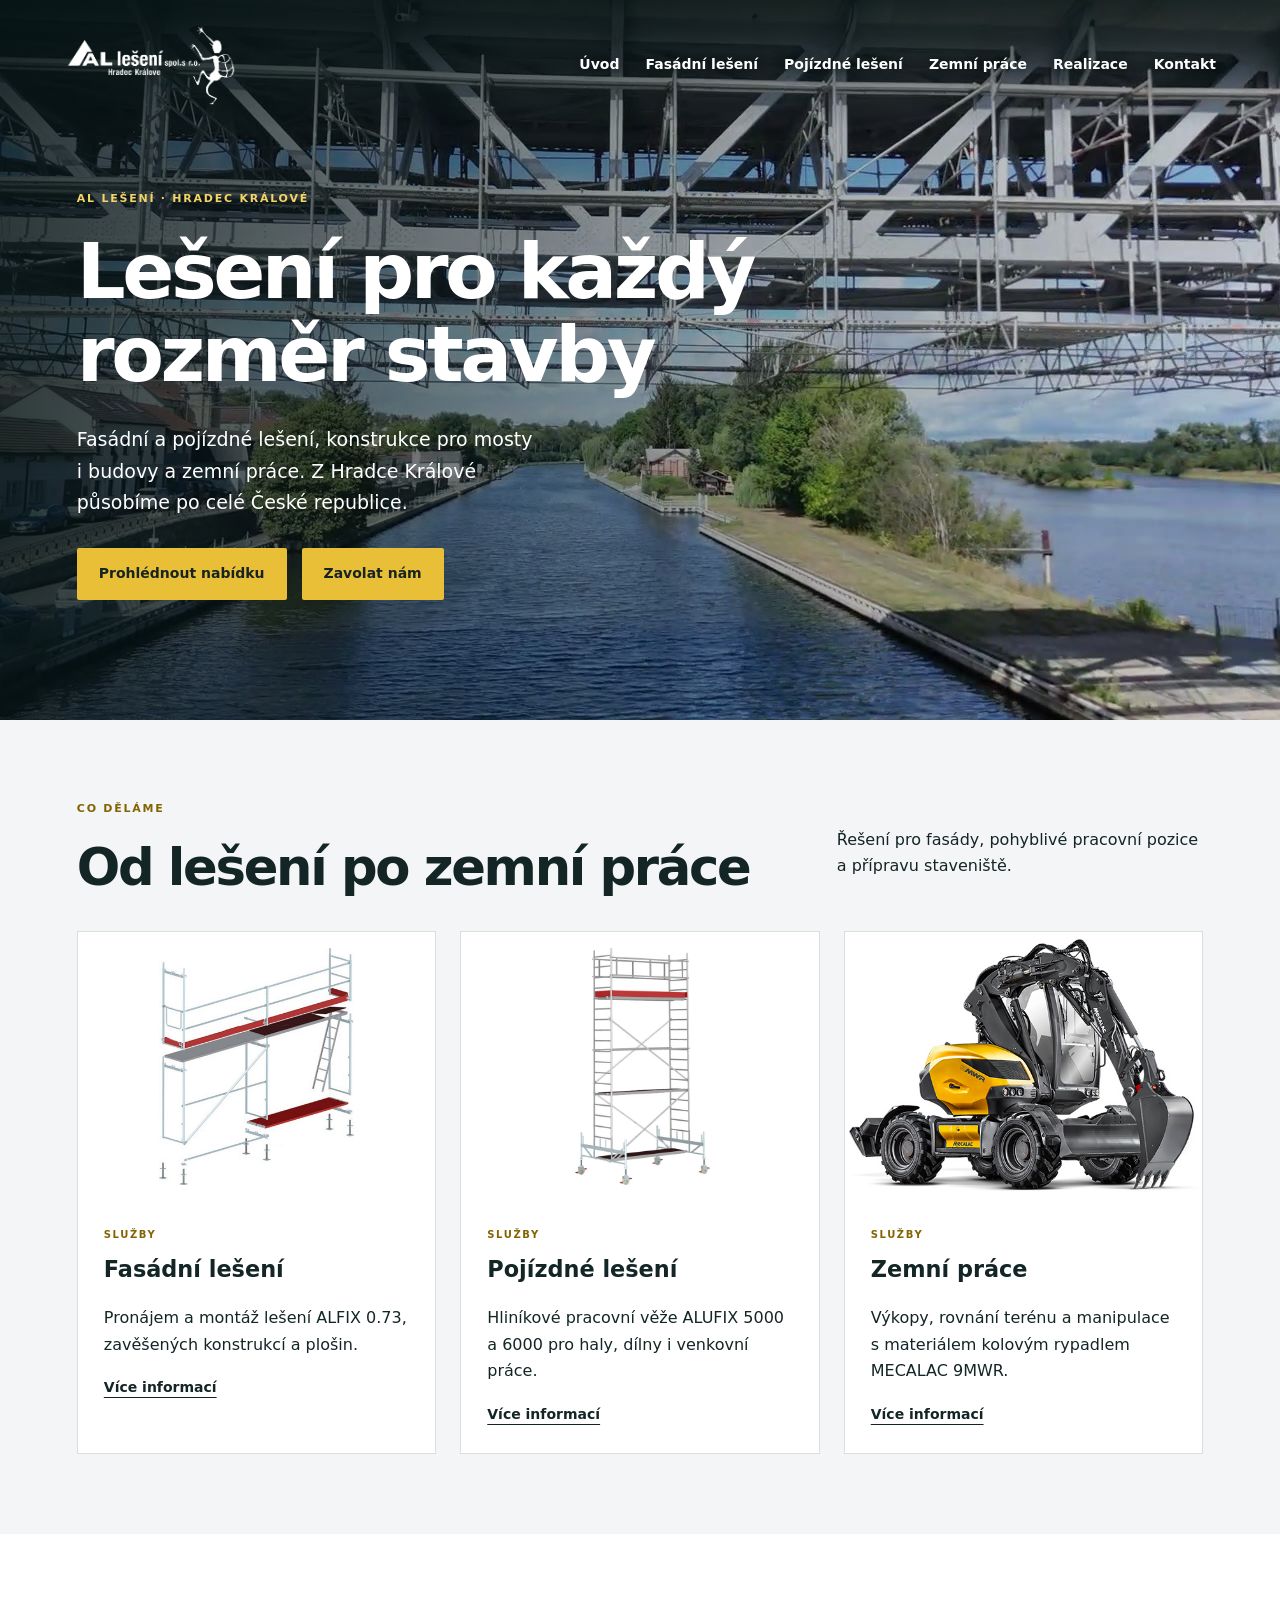
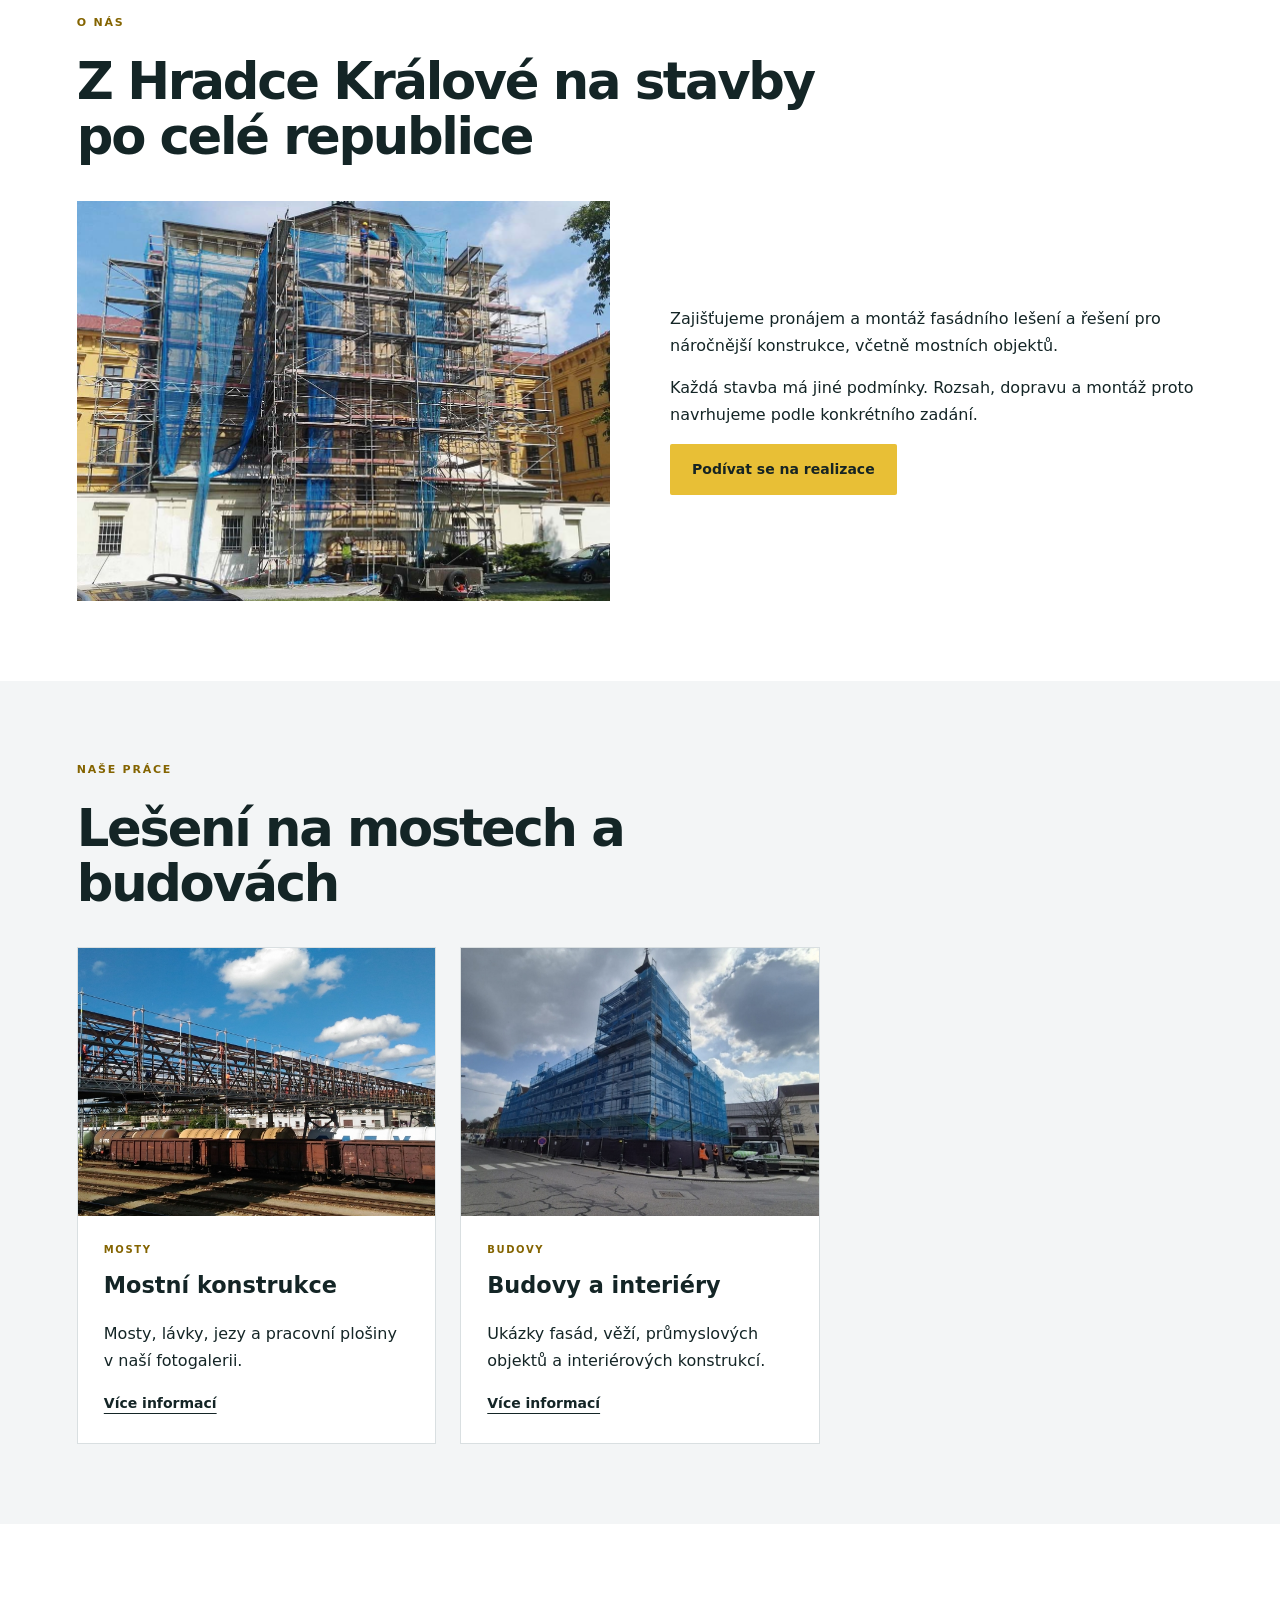
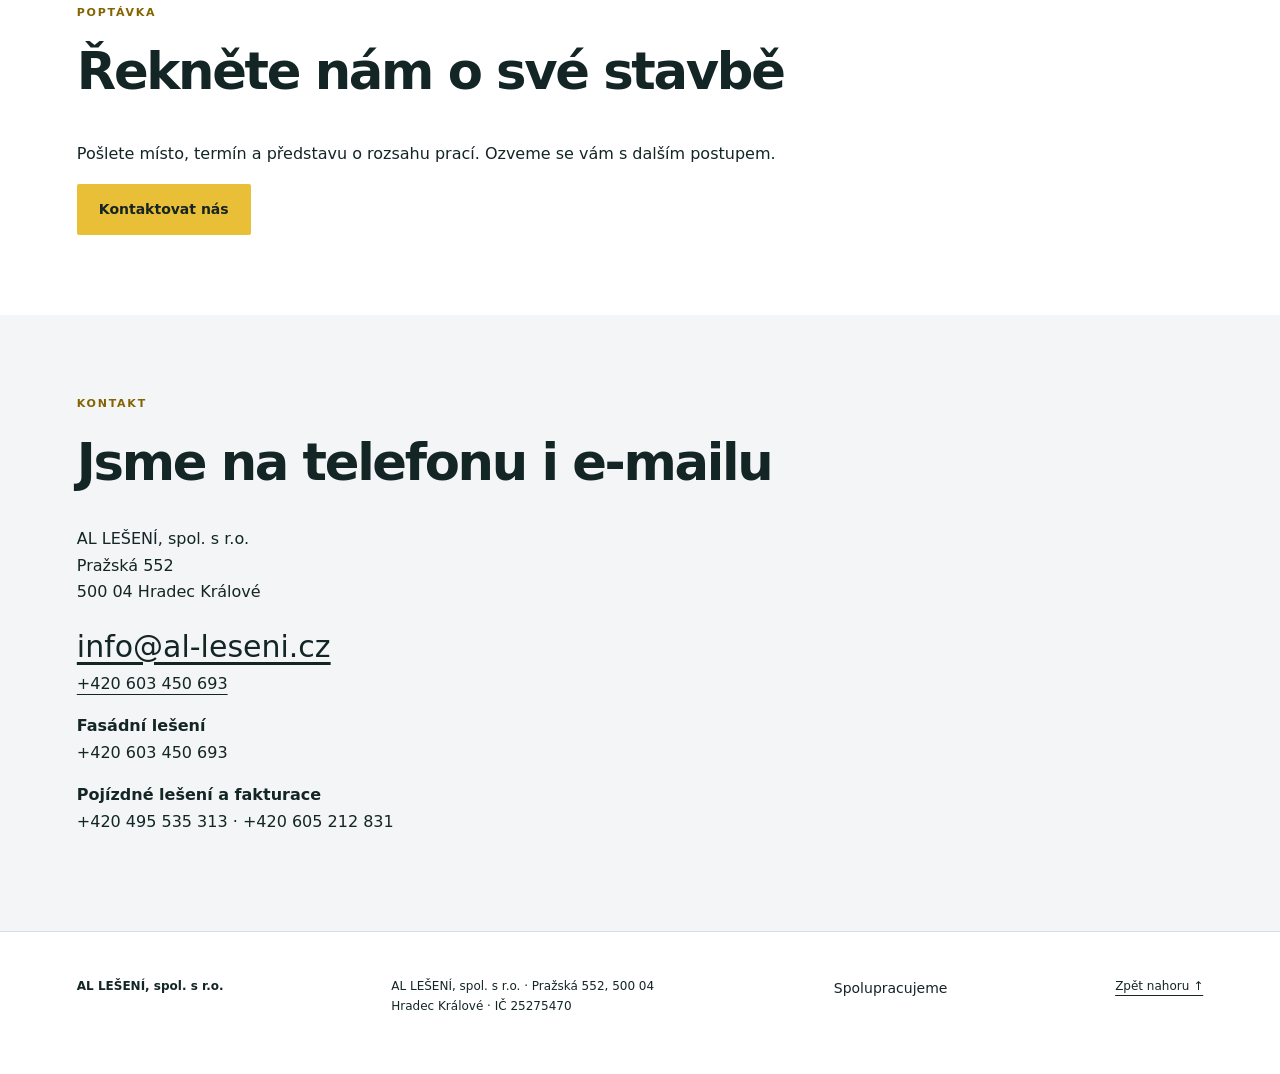
==== commit 164f14c8: "Remove old-site references and video toggle" ====
--- a/index.html
+++ b/index.html
@@ -1,3 +1,3 @@
-<!doctype html><html lang="cs" id="top"><head><meta charset="utf-8"><meta name="viewport" content="width=device-width, initial-scale=1"><title>Pronájem a montáž lešení | AL LEŠENÍ, spol. s r.o.</title><meta name="description" content="AL LEŠENÍ z Hradce Králové: fasádní a pojízdné lešení, zemní práce a ukázky realizací na mostech i budovách."><meta name="theme-color" content="#e8bf36"><meta name="robots" content="noindex,nofollow"><link rel="canonical" href="https://al-leseni.seb-dev.cloud/"><meta property="og:title" content="Pronájem a montáž lešení"><meta property="og:description" content="AL LEŠENÍ z Hradce Králové: fasádní a pojízdné lešení, zemní práce a ukázky realizací na mostech i budovách."><meta property="og:type" content="website"><meta property="og:url" content="https://al-leseni.seb-dev.cloud/"><link rel="stylesheet" href="assets/site.css?v=20261030-cards"><style>:root{--accent:#e8bf36;--ink:#142526;--paper:#ffffff;--display:system-ui,sans-serif}</style><script type="module" src="assets/site.js?v=20261030-white"></script></head><body><a class="skip" href="#main">Přejít na obsah</a><header class="header"><a class="brand" href="./"><img src="assets/al/logo.png" alt="AL LEŠENÍ, spol. s r.o."></a><button type="button" class="menu-toggle" aria-expanded="false" aria-controls="navigation" hidden>Menu</button><nav id="navigation" aria-label="Hlavní navigace"><a class="nav-link" href="./">Úvod</a><a class="nav-link" href="fasadni-leseni/">Fasádní lešení</a><a class="nav-link" href="pojizdne-leseni/">Pojízdné lešení</a><a class="nav-link" href="zemni-prace/">Zemní práce</a><a class="nav-link" href="realizace/">Realizace</a><a class="nav-link" href="kontakt/">Kontakt</a></nav></header><main id="main"><section id="uvod" class="hero hero--cover" data-module="hero"><div class="hero-copy"><p class="eyebrow">AL LEŠENÍ · HRADEC KRÁLOVÉ</p><h1>Lešení pro každý rozměr stavby</h1><p class="lead">Fasádní a pojízdné lešení, konstrukce pro mosty i budovy a zemní práce. Z Hradce Králové působíme po celé České republice.</p><div class="actions"><a class="button" href="./#nabidka">Prohlédnout nabídku</a><a class="button" href="tel:+420603450693">Zavolat nám</a></div></div><div class="hero-media"><div data-video><video muted loop playsinline preload="none" poster="assets/al/most-banner.jpg" aria-label="Lešení na mostní konstrukci nad vodou"><source data-src="assets/al/banner.mp4" type="video/mp4"></video><button type="button" data-video-toggle hidden>Přehrát video</button><noscript><img src="assets/al/most-banner.jpg" alt="Lešení na mostní konstrukci nad vodou" fetchpriority="high" decoding="async" width="1200" height="800"></noscript></div></div></section><section id="nabidka" class="section collection" data-module="cards"><div class="section-heading"><div><p class="eyebrow">CO DĚLÁME</p><h2>Od lešení po zemní práce</h2></div><p>Řešení pro fasády, pohyblivé pracovní pozice a přípravu staveniště.</p></div><div class="cards"><article class="card" data-card data-category="SLUŽBY" data-search="Fasádní lešení Pronájem a montáž lešení ALFIX 0.73, zavěšených konstrukcí a plošin. SLUŽBY"><img src="assets/al/fasada.jpg" alt="Fasádní lešení na stavbě" loading="lazy" decoding="async" width="1200" height="800"><div class="card-copy"><p class="eyebrow">SLUŽBY</p><h3>Fasádní lešení</h3><p>Pronájem a montáž lešení ALFIX 0.73, zavěšených konstrukcí a plošin.</p><a class="text-link" href="fasadni-leseni/">Více informací</a></div></article><article class="card" data-card data-category="SLUŽBY" data-search="Pojízdné lešení Hliníkové pracovní věže ALUFIX 5000 a 6000 pro haly, dílny i venkovní práce. SLUŽBY"><img src="assets/al/alufix-5000.jpg" alt="Pojízdné lešení ALUFIX 5000" loading="lazy" decoding="async" width="1200" height="800"><div class="card-copy"><p class="eyebrow">SLUŽBY</p><h3>Pojízdné lešení</h3><p>Hliníkové pracovní věže ALUFIX 5000 a 6000 pro haly, dílny i venkovní práce.</p><a class="text-link" href="pojizdne-leseni/">Více informací</a></div></article><article class="card" data-card data-category="SLUŽBY" data-search="Zemní práce Výkopy, rovnání terénu a manipulace s materiálem kolovým rypadlem MECALAC 9MWR. SLUŽBY"><img src="assets/al/zemni.jpg" alt="Kolové rypadlo MECALAC" loading="lazy" decoding="async" width="1200" height="800"><div class="card-copy"><p class="eyebrow">SLUŽBY</p><h3>Zemní práce</h3><p>Výkopy, rovnání terénu a manipulace s materiálem kolovým rypadlem MECALAC 9MWR.</p><a class="text-link" href="zemni-prace/">Více informací</a></div></article></div></section><section id="o-nas" class="section " data-module="split"><div class="section-heading"><div><p class="eyebrow">O NÁS</p><h2>Z Hradce Králové na stavby po celé republice</h2></div></div><div class="split"><img src="assets/al/fasada-2.jpg" alt="Fasádní lešení na budově" loading="lazy" decoding="async" width="1200" height="800"><div><p>Zajišťujeme pronájem a montáž fasádního lešení a řešení pro náročnější konstrukce, včetně mostních objektů.</p><p>Každá stavba má jiné podmínky. Rozsah, dopravu a montáž proto navrhujeme podle konkrétního zadání.</p><a class="button" href="realizace/">Podívat se na realizace</a></div></div></section><section id="realizace" class="section collection" data-module="cards"><div class="section-heading"><div><p class="eyebrow">NAŠE PRÁCE</p><h2>Lešení na mostech a budovách</h2></div></div><div class="cards"><article class="card" data-card data-category="MOSTY" data-search="Mostní konstrukce Fotografie mostů, lávek, jezů a pracovních plošin z původní galerie. MOSTY"><img src="assets/al/most-lavka.jpg" alt="Lešení lávky v Českých Budějovicích" loading="lazy" decoding="async" width="1200" height="800"><div class="card-copy"><p class="eyebrow">MOSTY</p><h3>Mostní konstrukce</h3><p>Fotografie mostů, lávek, jezů a pracovních plošin z původní galerie.</p><a class="text-link" href="realizace/mosty/">Více informací</a></div></article><article class="card" data-card data-category="BUDOVY" data-search="Budovy a interiéry Ukázky fasád, věží, průmyslových objektů a interiérových konstrukcí. BUDOVY"><img src="assets/al/budova-chocen.jpeg" alt="Lešení u radnice v Chocni" loading="lazy" decoding="async" width="1200" height="800"><div class="card-copy"><p class="eyebrow">BUDOVY</p><h3>Budovy a interiéry</h3><p>Ukázky fasád, věží, průmyslových objektů a interiérových konstrukcí.</p><a class="text-link" href="realizace/budovy/">Více informací</a></div></article></div></section><section class="cta section" id="poptavka" data-module="cta"><p class="eyebrow">POPTÁVKA</p><h2>Řekněte nám o své stavbě</h2><p>Pošlete místo, termín a představu o rozsahu prací. Ozveme se vám s dalším postupem.</p><a class="button" href="kontakt/">Kontaktovat nás</a></section><section id="kontakt" class="section " data-module="contact"><div class="section-heading"><div><p class="eyebrow">KONTAKT</p><h2>Jsme na telefonu i e-mailu</h2></div></div><div class="contact-grid"><div><p class="contact-address">AL LEŠENÍ, spol. s r.o.
+<!doctype html><html lang="cs" id="top"><head><meta charset="utf-8"><meta name="viewport" content="width=device-width, initial-scale=1"><title>Pronájem a montáž lešení | AL LEŠENÍ, spol. s r.o.</title><meta name="description" content="AL LEŠENÍ z Hradce Králové: fasádní a pojízdné lešení, zemní práce a ukázky realizací na mostech i budovách."><meta name="theme-color" content="#e8bf36"><meta name="robots" content="noindex,nofollow"><link rel="canonical" href="https://al-leseni.seb-dev.cloud/"><meta property="og:title" content="Pronájem a montáž lešení"><meta property="og:description" content="AL LEŠENÍ z Hradce Králové: fasádní a pojízdné lešení, zemní práce a ukázky realizací na mostech i budovách."><meta property="og:type" content="website"><meta property="og:url" content="https://al-leseni.seb-dev.cloud/"><link rel="stylesheet" href="assets/site.css?v=20261030-cards"><style>:root{--accent:#e8bf36;--ink:#142526;--paper:#ffffff;--display:system-ui,sans-serif}</style><script type="module" src="assets/site.js?v=20261030-clean"></script></head><body><a class="skip" href="#main">Přejít na obsah</a><header class="header"><a class="brand" href="./"><img src="assets/al/logo.png" alt="AL LEŠENÍ, spol. s r.o."></a><button type="button" class="menu-toggle" aria-expanded="false" aria-controls="navigation" hidden>Menu</button><nav id="navigation" aria-label="Hlavní navigace"><a class="nav-link" href="./">Úvod</a><a class="nav-link" href="fasadni-leseni/">Fasádní lešení</a><a class="nav-link" href="pojizdne-leseni/">Pojízdné lešení</a><a class="nav-link" href="zemni-prace/">Zemní práce</a><a class="nav-link" href="realizace/">Realizace</a><a class="nav-link" href="kontakt/">Kontakt</a></nav></header><main id="main"><section id="uvod" class="hero hero--cover" data-module="hero"><div class="hero-copy"><p class="eyebrow">AL LEŠENÍ · HRADEC KRÁLOVÉ</p><h1>Lešení pro každý rozměr stavby</h1><p class="lead">Fasádní a pojízdné lešení, konstrukce pro mosty i budovy a zemní práce. Z Hradce Králové působíme po celé České republice.</p><div class="actions"><a class="button" href="./#nabidka">Prohlédnout nabídku</a><a class="button" href="tel:+420603450693">Zavolat nám</a></div></div><div class="hero-media"><div data-video><video muted loop playsinline preload="none" poster="assets/al/most-banner.jpg" aria-label="Lešení na mostní konstrukci nad vodou"><source data-src="assets/al/banner.mp4" type="video/mp4"></video><noscript><img src="assets/al/most-banner.jpg" alt="Lešení na mostní konstrukci nad vodou" fetchpriority="high" decoding="async" width="1200" height="800"></noscript></div></div></section><section id="nabidka" class="section collection" data-module="cards"><div class="section-heading"><div><p class="eyebrow">CO DĚLÁME</p><h2>Od lešení po zemní práce</h2></div><p>Řešení pro fasády, pohyblivé pracovní pozice a přípravu staveniště.</p></div><div class="cards"><article class="card" data-card data-category="SLUŽBY" data-search="Fasádní lešení Pronájem a montáž lešení ALFIX 0.73, zavěšených konstrukcí a plošin. SLUŽBY"><img src="assets/al/fasada.jpg" alt="Fasádní lešení na stavbě" loading="lazy" decoding="async" width="1200" height="800"><div class="card-copy"><p class="eyebrow">SLUŽBY</p><h3>Fasádní lešení</h3><p>Pronájem a montáž lešení ALFIX 0.73, zavěšených konstrukcí a plošin.</p><a class="text-link" href="fasadni-leseni/">Více informací</a></div></article><article class="card" data-card data-category="SLUŽBY" data-search="Pojízdné lešení Hliníkové pracovní věže ALUFIX 5000 a 6000 pro haly, dílny i venkovní práce. SLUŽBY"><img src="assets/al/alufix-5000.jpg" alt="Pojízdné lešení ALUFIX 5000" loading="lazy" decoding="async" width="1200" height="800"><div class="card-copy"><p class="eyebrow">SLUŽBY</p><h3>Pojízdné lešení</h3><p>Hliníkové pracovní věže ALUFIX 5000 a 6000 pro haly, dílny i venkovní práce.</p><a class="text-link" href="pojizdne-leseni/">Více informací</a></div></article><article class="card" data-card data-category="SLUŽBY" data-search="Zemní práce Výkopy, rovnání terénu a manipulace s materiálem kolovým rypadlem MECALAC 9MWR. SLUŽBY"><img src="assets/al/zemni.jpg" alt="Kolové rypadlo MECALAC" loading="lazy" decoding="async" width="1200" height="800"><div class="card-copy"><p class="eyebrow">SLUŽBY</p><h3>Zemní práce</h3><p>Výkopy, rovnání terénu a manipulace s materiálem kolovým rypadlem MECALAC 9MWR.</p><a class="text-link" href="zemni-prace/">Více informací</a></div></article></div></section><section id="o-nas" class="section " data-module="split"><div class="section-heading"><div><p class="eyebrow">O NÁS</p><h2>Z Hradce Králové na stavby po celé republice</h2></div></div><div class="split"><img src="assets/al/fasada-2.jpg" alt="Fasádní lešení na budově" loading="lazy" decoding="async" width="1200" height="800"><div><p>Zajišťujeme pronájem a montáž fasádního lešení a řešení pro náročnější konstrukce, včetně mostních objektů.</p><p>Každá stavba má jiné podmínky. Rozsah, dopravu a montáž proto navrhujeme podle konkrétního zadání.</p><a class="button" href="realizace/">Podívat se na realizace</a></div></div></section><section id="realizace" class="section collection" data-module="cards"><div class="section-heading"><div><p class="eyebrow">NAŠE PRÁCE</p><h2>Lešení na mostech a budovách</h2></div></div><div class="cards"><article class="card" data-card data-category="MOSTY" data-search="Mostní konstrukce Mosty, lávky, jezy a pracovní plošiny v naší fotogalerii. MOSTY"><img src="assets/al/most-lavka.jpg" alt="Lešení lávky v Českých Budějovicích" loading="lazy" decoding="async" width="1200" height="800"><div class="card-copy"><p class="eyebrow">MOSTY</p><h3>Mostní konstrukce</h3><p>Mosty, lávky, jezy a pracovní plošiny v naší fotogalerii.</p><a class="text-link" href="realizace/mosty/">Více informací</a></div></article><article class="card" data-card data-category="BUDOVY" data-search="Budovy a interiéry Ukázky fasád, věží, průmyslových objektů a interiérových konstrukcí. BUDOVY"><img src="assets/al/budova-chocen.jpeg" alt="Lešení u radnice v Chocni" loading="lazy" decoding="async" width="1200" height="800"><div class="card-copy"><p class="eyebrow">BUDOVY</p><h3>Budovy a interiéry</h3><p>Ukázky fasád, věží, průmyslových objektů a interiérových konstrukcí.</p><a class="text-link" href="realizace/budovy/">Více informací</a></div></article></div></section><section class="cta section" id="poptavka" data-module="cta"><p class="eyebrow">POPTÁVKA</p><h2>Řekněte nám o své stavbě</h2><p>Pošlete místo, termín a představu o rozsahu prací. Ozveme se vám s dalším postupem.</p><a class="button" href="kontakt/">Kontaktovat nás</a></section><section id="kontakt" class="section " data-module="contact"><div class="section-heading"><div><p class="eyebrow">KONTAKT</p><h2>Jsme na telefonu i e-mailu</h2></div></div><div class="contact-grid"><div><p class="contact-address">AL LEŠENÍ, spol. s r.o.
 Pražská 552
 500 04 Hradec Králové</p><a class="contact-email" href="mailto:info@al-leseni.cz">info@al-leseni.cz</a><p><a href="tel:+420603450693">+420 603 450 693</a></p><p><strong>Fasádní lešení</strong><br>+420 603 450 693</p><p><strong>Pojízdné lešení a fakturace</strong><br>+420 495 535 313 · +420 605 212 831</p></div></div></section></main><footer class="footer"><strong>AL LEŠENÍ, spol. s r.o.</strong><p>AL LEŠENÍ, spol. s r.o. · Pražská 552, 500 04 Hradec Králové · IČ 25275470</p><div><a class="nav-link" href="spolupracujeme/">Spolupracujeme</a></div><a href="#top">Zpět nahoru ↑</a></footer></body></html>
